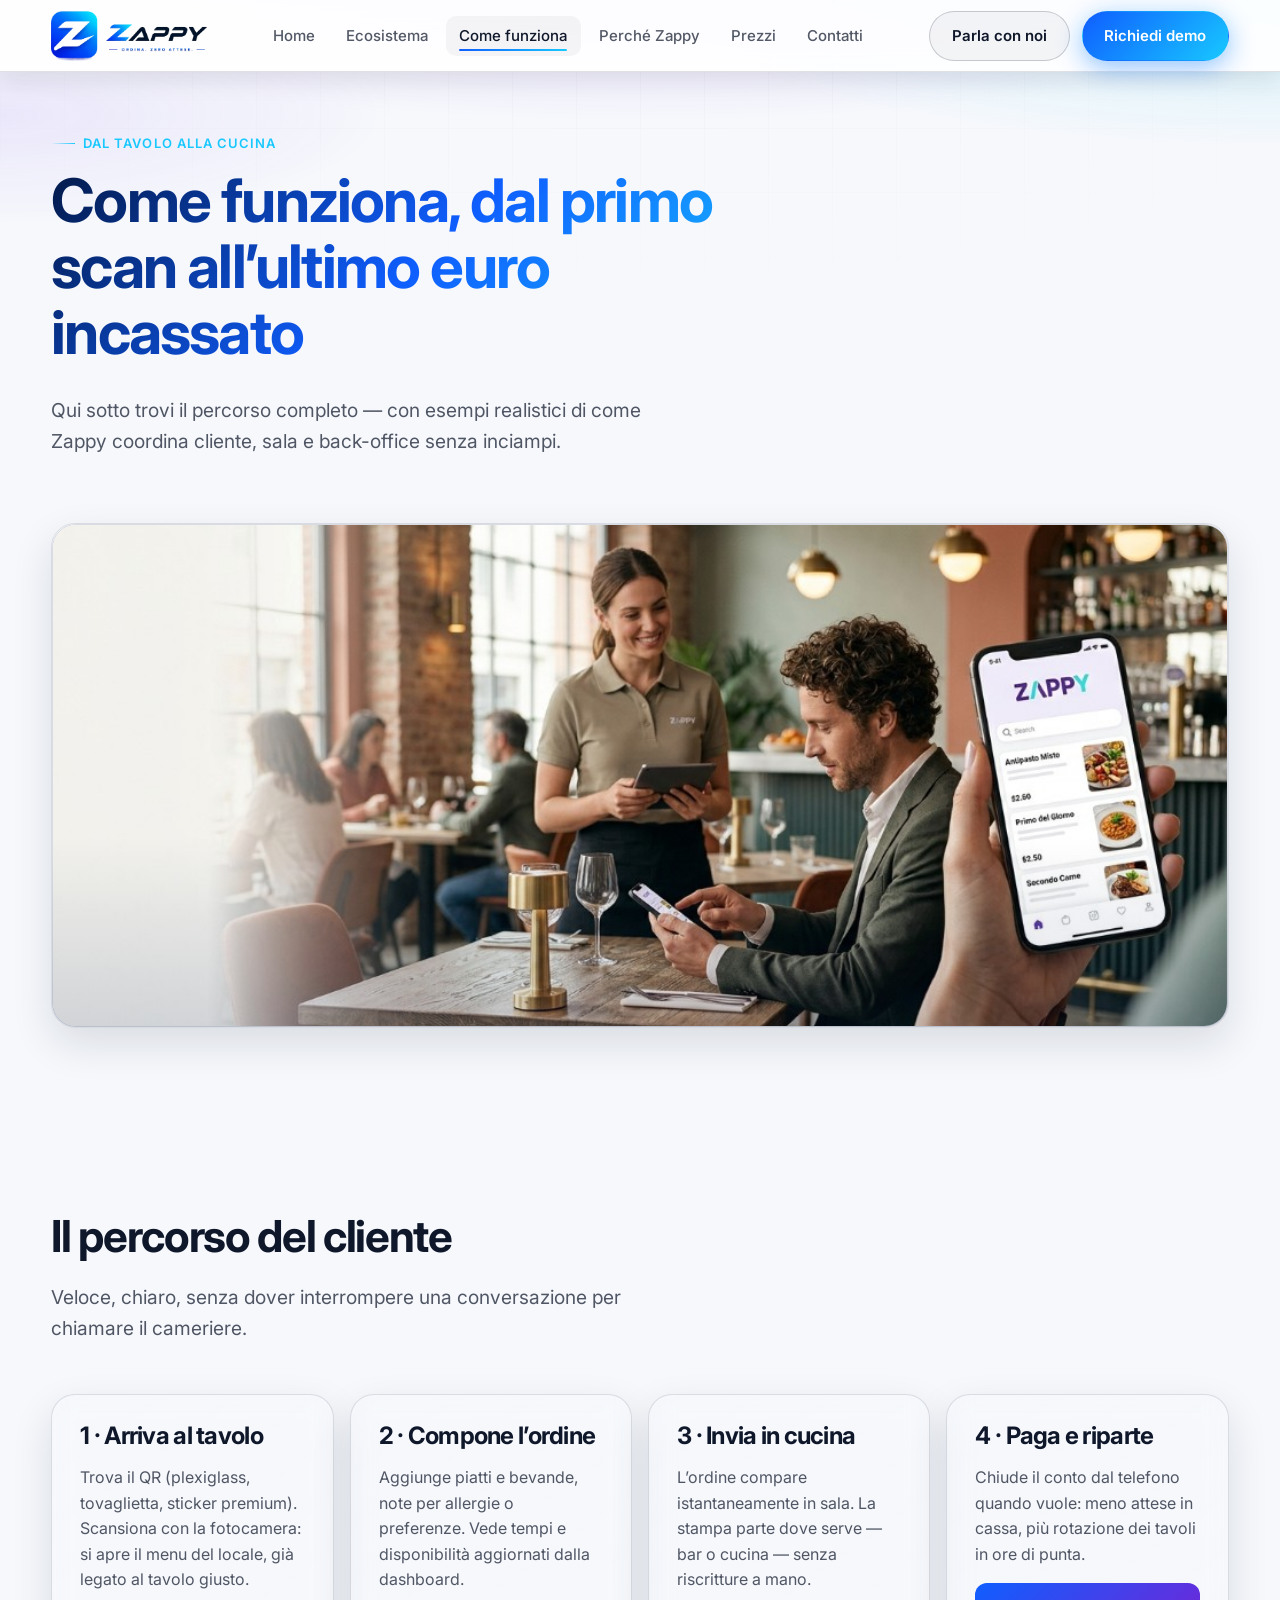
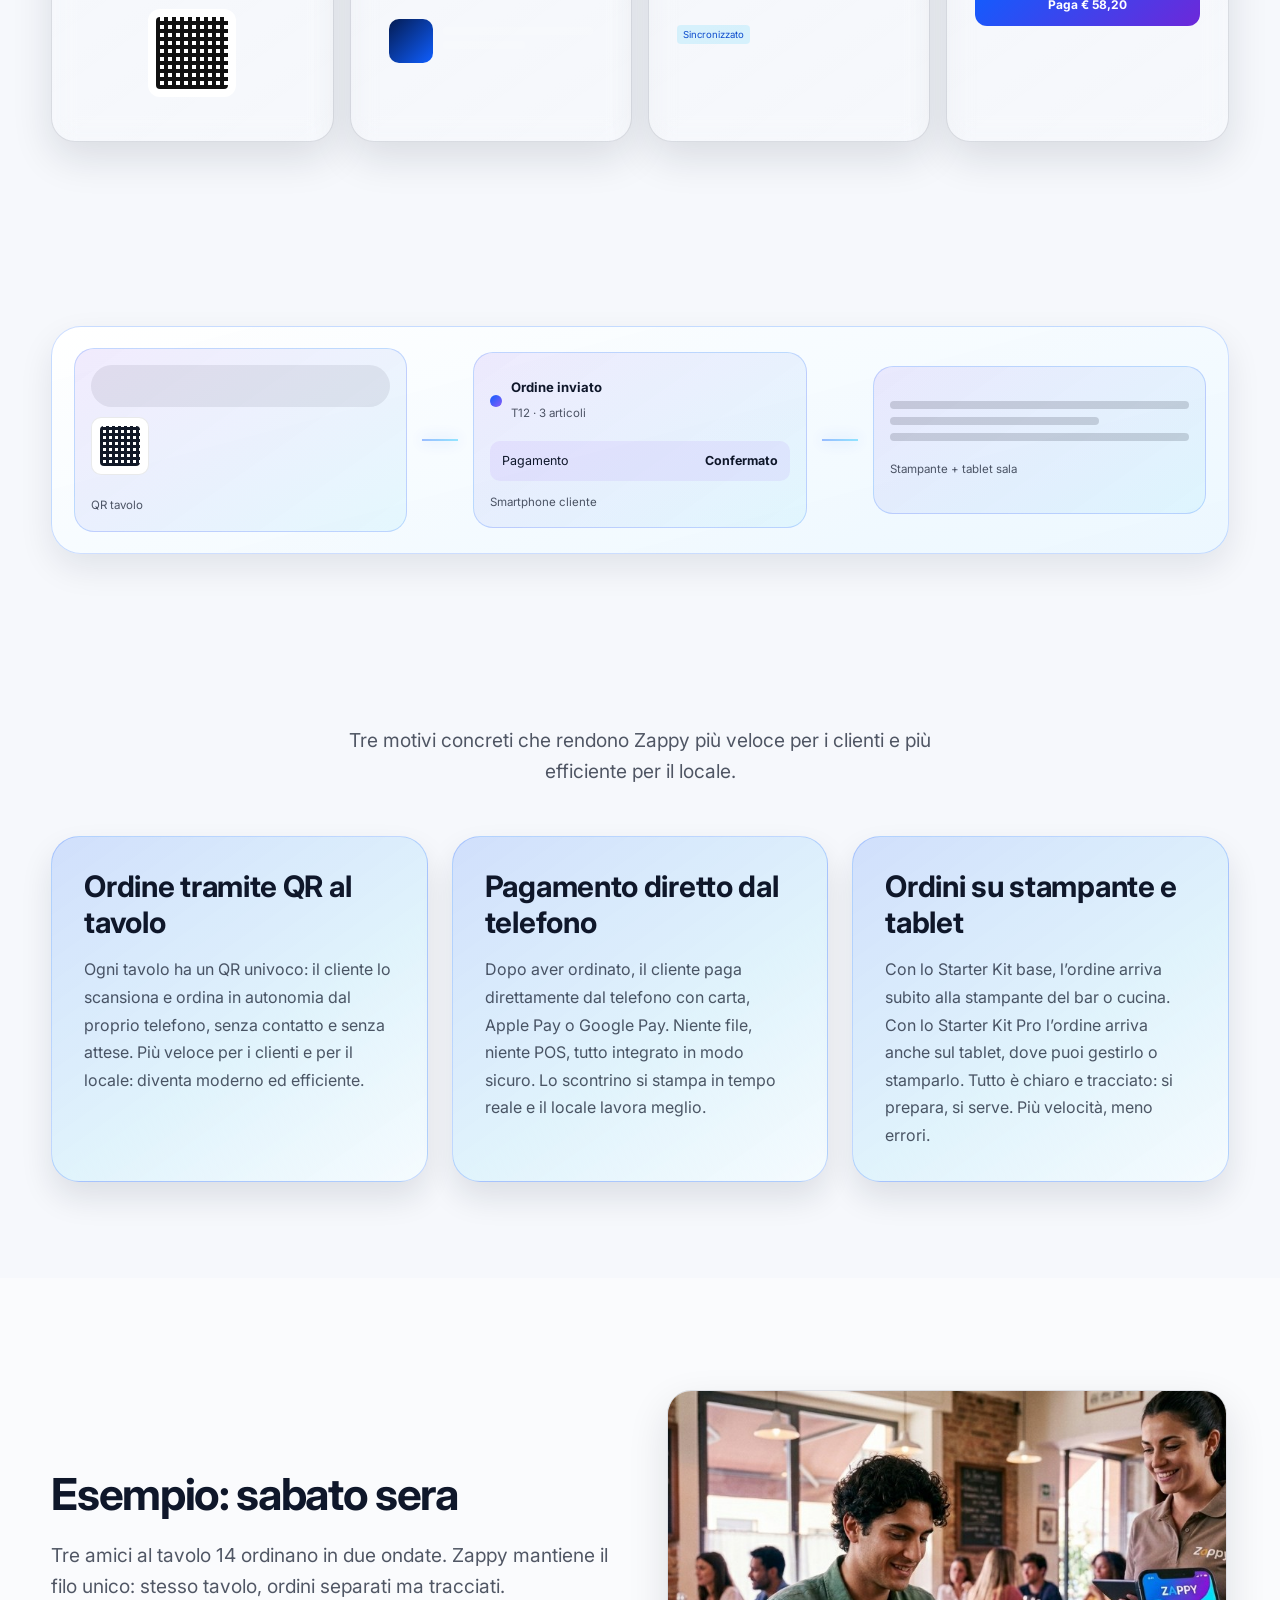
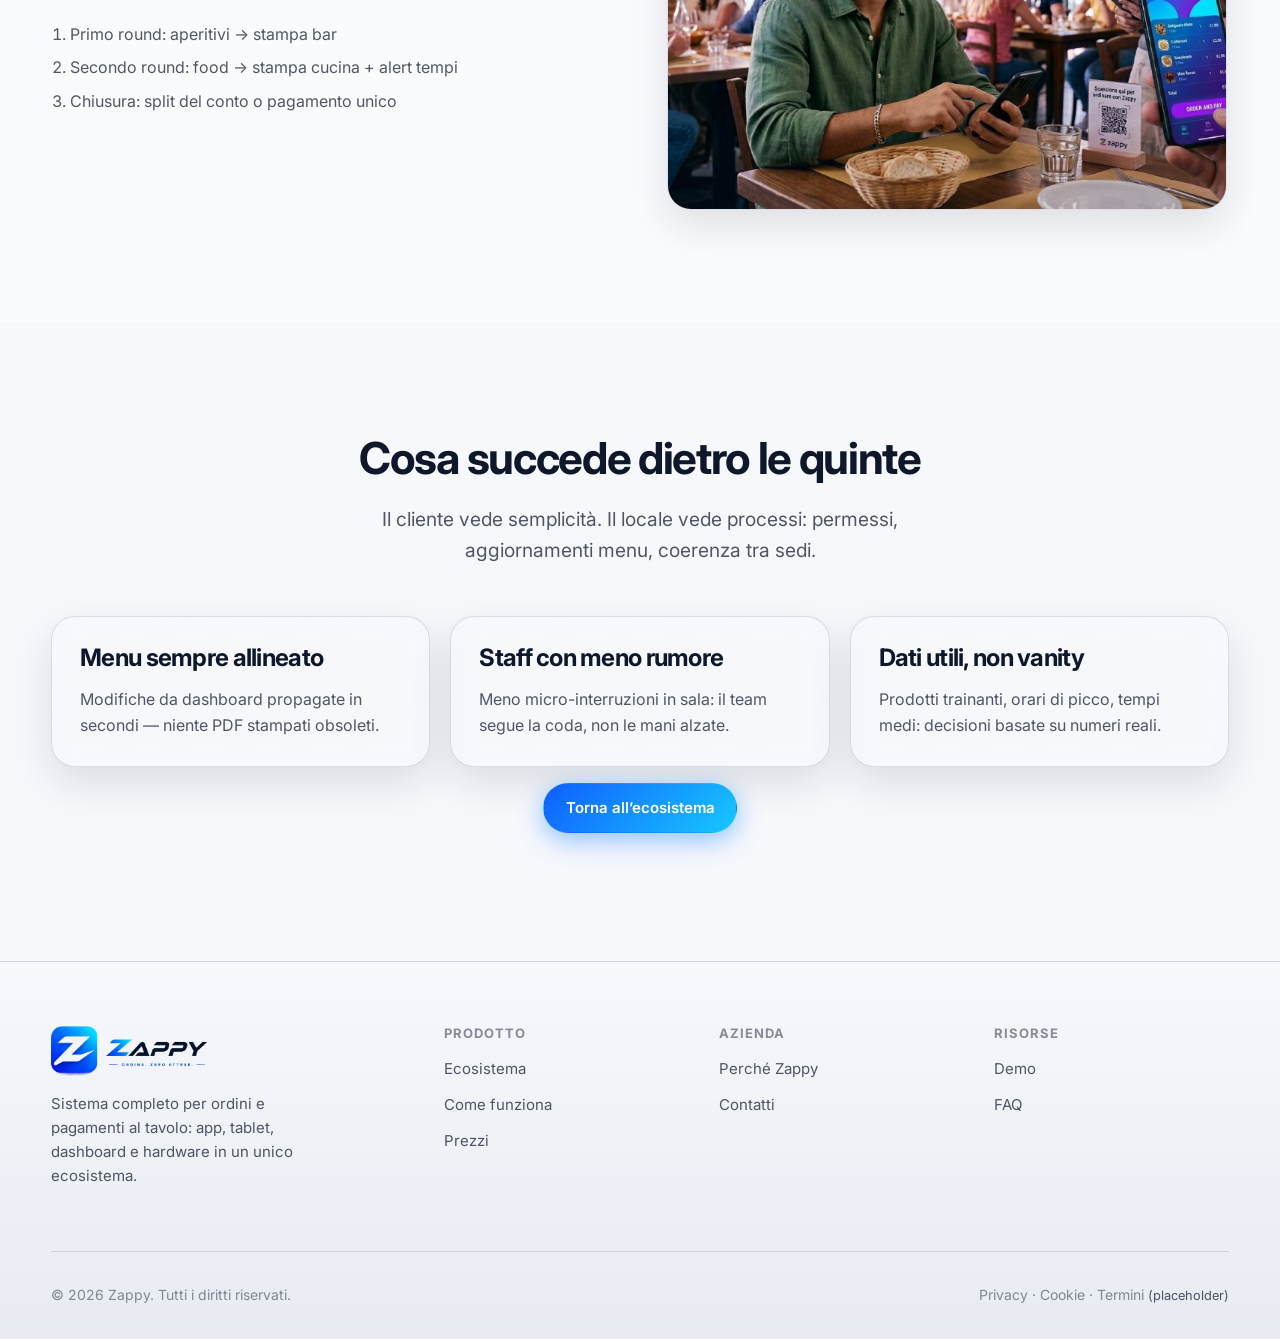
==== come-funziona.html @ 4d5f3240 "chore: aggiornamento sito Zappy con nuovo branding, pacchetti e contatti" ====
<!DOCTYPE html>
<html lang="it">
<head>
  <meta charset="UTF-8" />
  <meta name="viewport" content="width=device-width, initial-scale=1" />
  <meta name="description" content="Come funziona Zappy: dal QR al pagamento, flusso operativo per sala e cucina, con esempi concreti." />
  <title>Come funziona — Zappy</title>
  <link rel="preconnect" href="https://fonts.googleapis.com" />
  <link rel="preconnect" href="https://fonts.gstatic.com" crossorigin />
  <link href="https://fonts.googleapis.com/css2?family=Inter:wght@400;500;600;700;800&display=swap" rel="stylesheet" />
  <link rel="stylesheet" href="css/style.css" />
</head>
<body>
  <a class="skip-link" href="#contenuto">Vai al contenuto</a>

  <header class="site-header">
    <div class="header-inner">
      <a class="logo" href="index.html" aria-label="Zappy Home">
        <img src="images/logo-zappy-finale.png" alt="Zappy" width="512" height="353" />
      </a>
      <button class="nav-toggle" type="button" aria-label="Apri menu" aria-expanded="false">
        <span></span>
      </button>
      <nav class="nav" aria-label="Principale">
        <a href="index.html">Home</a>
        <a href="ecosistema.html">Ecosistema</a>
        <a href="come-funziona.html" aria-current="page">Come funziona</a>
        <a href="perche-zappy.html">Perché Zappy</a>
        <a href="prezzi.html">Prezzi</a>
        <a href="contatti.html">Contatti</a>
        <div class="header-cta header-cta--in-nav">
          <a class="btn btn--ghost" href="contatti.html">Parla con noi</a>
          <a class="btn btn--primary" href="contatti.html">Richiedi demo</a>
        </div>
      </nav>
      <div class="header-cta">
        <a class="btn btn--ghost" href="contatti.html">Parla con noi</a>
        <a class="btn btn--primary" href="contatti.html">Richiedi demo</a>
      </div>
    </div>
  </header>

  <main id="contenuto">
    <section class="page-hero">
      <div class="bg-glow" aria-hidden="true"></div>
      <div class="mesh" aria-hidden="true"></div>
      <div class="wrap reveal">
        <p class="eyebrow">Dal tavolo alla cucina</p>
        <h1 class="text-gradient">Come funziona, dal primo scan all’ultimo euro incassato</h1>
        <p class="lead">Qui sotto trovi il percorso completo — con esempi realistici di come Zappy coordina cliente, sala e back-office senza inciampi.</p>
      </div>
    </section>

    <section class="section section--tight" style="padding-top: 0">
      <div class="wrap reveal">
        <figure class="photo-figure page-hero-media">
          <img class="site-photo" src="images/hero-menu-cliente.png" alt="Flusso ordine e menu: cliente e staff con Zappy al tavolo" width="1200" height="800" loading="eager" decoding="async" />
        </figure>
      </div>
    </section>

    <section class="section">
      <div class="wrap">
        <div class="section-head reveal">
          <h2>Il percorso del cliente</h2>
          <p class="lead">Veloce, chiaro, senza dover interrompere una conversazione per chiamare il cameriere.</p>
        </div>
        <div class="scroll-row">
          <article class="glass-card card-padding reveal" style="flex:0 0 min(320px,88vw)">
            <h3 class="mb-1">1 · Arriva al tavolo</h3>
            <p class="muted">Trova il QR (plexiglass, tovaglietta, sticker premium). Scansiona con la fotocamera: si apre il menu del locale, già legato al tavolo giusto.</p>
            <div class="ui-qr" style="width:88px;height:88px;margin-top:1rem"><div class="qr-pattern"></div></div>
          </article>
          <article class="glass-card card-padding reveal delay-1" style="flex:0 0 min(320px,88vw)">
            <h3 class="mb-1">2 · Compone l’ordine</h3>
            <p class="muted">Aggiunge piatti e bevande, note per allergie o preferenze. Vede tempi e disponibilità aggiornati dalla dashboard.</p>
            <div class="ui-menu-item" style="margin-top:1rem">
              <div class="ui-thumb"></div>
              <div class="ui-lines"><div class="ui-line"></div><div class="ui-line short"></div></div>
            </div>
          </article>
          <article class="glass-card card-padding reveal delay-2" style="flex:0 0 min(320px,88vw)">
            <h3 class="mb-1">3 · Invia in cucina</h3>
            <p class="muted">L’ordine compare istantaneamente in sala. La stampa parte dove serve — bar o cucina — senza riscritture a mano.</p>
            <span class="ui-badge" style="margin-top:1rem;display:inline-block">Sincronizzato</span>
          </article>
          <article class="glass-card card-padding reveal delay-3" style="flex:0 0 min(320px,88vw)">
            <h3 class="mb-1">4 · Paga e riparte</h3>
            <p class="muted">Chiude il conto dal telefono quando vuole: meno attese in cassa, più rotazione dei tavoli in ore di punta.</p>
            <div class="ui-pay-btn" style="margin-top:1rem">Paga € 58,20</div>
          </article>
        </div>
      </div>
    </section>

    <section class="section section--tight">
      <div class="wrap reveal">
        <div class="z-visual z-visual--flow">
          <div class="z-flow-node z-flow-node--qr">
            <div class="z-table-top"></div>
            <div class="z-qr-mini" aria-hidden="true"></div>
            <small>QR tavolo</small>
          </div>
          <span class="z-connector" aria-hidden="true"></span>
          <div class="z-flow-node z-flow-node--phone">
            <div class="z-order-item">
              <span class="z-order-dot"></span>
              <div><strong>Ordine inviato</strong><small>T12 · 3 articoli</small></div>
            </div>
            <div class="z-order-total">
              <span>Pagamento</span>
              <strong>Confermato</strong>
            </div>
            <small>Smartphone cliente</small>
          </div>
          <span class="z-connector" aria-hidden="true"></span>
          <div class="z-flow-node z-flow-node--ops">
            <div class="z-ticket-line"></div>
            <div class="z-ticket-line short"></div>
            <div class="z-ticket-line"></div>
            <small>Stampante + tablet sala</small>
          </div>
        </div>
      </div>
    </section>

    <section class="section section--flow-highlights">
      <div class="wrap">
        <div class="section-head section-head--center reveal">
          <p class="lead">
            Tre motivi concreti che rendono Zappy più veloce per i clienti e più efficiente per il locale.
          </p>
        </div>

        <div class="flow-highlight-grid">
          <article class="flow-highlight-card reveal">
            <h3>Ordine tramite QR al tavolo</h3>
            <p>Ogni tavolo ha un QR univoco: il cliente lo scansiona e ordina in autonomia dal proprio telefono, senza contatto e senza attese. Più veloce per i clienti e per il locale: diventa moderno ed efficiente.</p>
          </article>

          <article class="flow-highlight-card reveal delay-1">
            <h3>Pagamento diretto dal telefono</h3>
            <p>Dopo aver ordinato, il cliente paga direttamente dal telefono con carta, Apple Pay o Google Pay. Niente file, niente POS, tutto integrato in modo sicuro. Lo scontrino si stampa in tempo reale e il locale lavora meglio.</p>
          </article>

          <article class="flow-highlight-card reveal delay-2">
            <h3>Ordini su stampante e tablet</h3>
            <p>Con lo Starter Kit base, l’ordine arriva subito alla stampante del bar o cucina. Con lo Starter Kit Pro l’ordine arriva anche sul tablet, dove puoi gestirlo o stamparlo. Tutto è chiaro e tracciato: si prepara, si serve. Più velocità, meno errori.</p>
          </article>
        </div>
      </div>
    </section>

    <section class="section section--tone-soft">
      <div class="wrap split reveal">
        <div>
          <h2>Esempio: sabato sera</h2>
          <p class="lead">Tre amici al tavolo 14 ordinano in due ondate. Zappy mantiene il filo unico: stesso tavolo, ordini separati ma tracciati.</p>
          <ol class="muted stack-sm" style="padding-left:1.2rem;margin-top:1.25rem">
            <li>Primo round: aperitivi → stampa bar</li>
            <li>Secondo round: food → stampa cucina + alert tempi</li>
            <li>Chiusura: split del conto o pagamento unico</li>
          </ol>
        </div>
        <div class="split-visual">
          <figure class="photo-figure split-photo">
            <img src="images/ordina-e-paga-tavolo.png" alt="Cliente che conferma ordine e paga con Zappy al tavolo, con staff e QR" width="900" height="675" loading="lazy" decoding="async" />
          </figure>
        </div>
      </div>
    </section>

    <section class="section">
      <div class="wrap">
        <div class="section-head text-center reveal">
          <h2>Cosa succede dietro le quinte</h2>
          <p class="lead mx-auto">Il cliente vede semplicità. Il locale vede processi: permessi, aggiornamenti menu, coerenza tra sedi.</p>
        </div>
        <div class="benefits-grid">
          <article class="glass-card card-padding reveal">
            <h3>Menu sempre allineato</h3>
            <p class="muted mb-0">Modifiche da dashboard propagate in secondi — niente PDF stampati obsoleti.</p>
          </article>
          <article class="glass-card card-padding reveal delay-1">
            <h3>Staff con meno rumore</h3>
            <p class="muted mb-0">Meno micro-interruzioni in sala: il team segue la coda, non le mani alzate.</p>
          </article>
          <article class="glass-card card-padding reveal delay-2">
            <h3>Dati utili, non vanity</h3>
            <p class="muted mb-0">Prodotti trainanti, orari di picco, tempi medi: decisioni basate su numeri reali.</p>
          </article>
        </div>
        <p class="text-center mt-2 reveal">
          <a class="btn btn--primary" href="ecosistema.html">Torna all’ecosistema</a>
        </p>
      </div>
    </section>
  </main>

  <footer class="site-footer">
    <div class="wrap footer-grid">
      <div class="footer-brand">
        <a class="logo" href="index.html" aria-label="Zappy Home">
          <img src="images/logo-zappy-finale.png" alt="Zappy" width="512" height="353" />
        </a>
        <p>Sistema completo per ordini e pagamenti al tavolo: app, tablet, dashboard e hardware in un unico ecosistema.</p>
      </div>
      <div class="footer-col">
        <h4>Prodotto</h4>
        <ul>
          <li><a href="ecosistema.html">Ecosistema</a></li>
          <li><a href="come-funziona.html">Come funziona</a></li>
          <li><a href="prezzi.html">Prezzi</a></li>
        </ul>
      </div>
      <div class="footer-col">
        <h4>Azienda</h4>
        <ul>
          <li><a href="perche-zappy.html">Perché Zappy</a></li>
          <li><a href="contatti.html">Contatti</a></li>
        </ul>
      </div>
      <div class="footer-col">
        <h4>Risorse</h4>
        <ul>
          <li><a href="contatti.html">Demo</a></li>
          <li><a href="index.html#faq">FAQ</a></li>
        </ul>
      </div>
    </div>
    <div class="wrap footer-bottom">
      <span>© <span id="year"></span> Zappy. Tutti i diritti riservati.</span>
      <span>Privacy · Cookie · Termini <span class="muted" style="font-size:0.8rem">(placeholder)</span></span>
    </div>
  </footer>

  <script src="js/main.js"></script>
  <script>
    document.getElementById("year").textContent = new Date().getFullYear();
  </script>
</body>
</html>
---- css/style.css ----
/* ============================================================
   Zappy — Design system
   ============================================================ */

:root {
  --bg-deep: #f6f8fc;
  --bg-elevated: #ffffff;
  --surface: rgba(15, 23, 42, 0.04);
  --surface-strong: rgba(15, 23, 42, 0.08);
  --border: rgba(15, 23, 42, 0.12);
  --border-strong: rgba(15, 23, 42, 0.2);
  --text: #0f172a;
  --text-muted: rgba(15, 23, 42, 0.72);
  --text-soft: rgba(15, 23, 42, 0.48);
  --accent-violet: #0f5eff;
  --accent-blue: #18c8ff;
  --accent-pink: #041c52;
  --accent-cyan: #18c8ff;
  --gradient-hero: radial-gradient(ellipse 120% 80% at 50% -20%, rgba(124, 58, 237, 0.22), transparent 55%),
    radial-gradient(ellipse 90% 55% at 100% 0%, rgba(34, 211, 238, 0.18), transparent 52%),
    radial-gradient(ellipse 65% 45% at 0% 22%, rgba(124, 58, 237, 0.1), transparent 48%);
  --gradient-card: linear-gradient(135deg, rgba(124, 58, 237, 0.14), rgba(34, 211, 238, 0.1));
  --glow-violet: 0 0 80px rgba(139, 92, 246, 0.25);
  --glow-soft: 0 16px 40px rgba(15, 23, 42, 0.12);
  --radius-sm: 10px;
  --radius-md: 16px;
  --radius-lg: 24px;
  --radius-xl: 32px;
  --font: "Inter", system-ui, -apple-system, sans-serif;
  --ease-out: cubic-bezier(0.22, 1, 0.36, 1);
  --header-h: 72px;
}

*,
*::before,
*::after {
  box-sizing: border-box;
}

html {
  scroll-behavior: smooth;
}

body {
  margin: 0;
  font-family: var(--font);
  font-size: 16px;
  line-height: 1.6;
  color: var(--text);
  background: var(--bg-deep);
  -webkit-font-smoothing: antialiased;
  text-rendering: optimizeLegibility;
  overflow-x: hidden;
}

img {
  max-width: 100%;
  height: auto;
  display: block;
}

a {
  color: inherit;
  text-decoration: none;
}

button {
  font-family: inherit;
  cursor: pointer;
}

:focus-visible {
  outline: 2px solid var(--accent-blue);
  outline-offset: 3px;
}

.skip-link {
  position: absolute;
  left: -9999px;
  top: 12px;
  z-index: 10000;
  padding: 0.75rem 1rem;
  background: var(--accent-violet);
  color: #fff;
  border-radius: var(--radius-sm);
}

.skip-link:focus {
  left: 12px;
}

/* ---------- Layout ---------- */

.wrap {
  width: min(1180px, 92vw);
  margin-inline: auto;
}

.section {
  padding: clamp(4rem, 10vw, 7rem) 0;
  position: relative;
}

.section--tone-soft {
  background: rgba(255, 255, 255, 0.45);
}

.section--tone-violet {
  background: linear-gradient(180deg, transparent, rgba(124, 58, 237, 0.06));
}

.section--tone-cyan {
  background: linear-gradient(180deg, transparent, rgba(34, 211, 238, 0.08));
}

.section--tight {
  padding: clamp(3rem, 6vw, 4.5rem) 0;
}

.bg-glow {
  pointer-events: none;
  position: absolute;
  inset: 0;
  background: var(--gradient-hero);
  opacity: 0.9;
}

.mesh {
  position: absolute;
  inset: 0;
  background-image: linear-gradient(rgba(15, 23, 42, 0.05) 1px, transparent 1px),
    linear-gradient(90deg, rgba(15, 23, 42, 0.05) 1px, transparent 1px);
  background-size: 64px 64px;
  mask-image: radial-gradient(ellipse 70% 60% at 50% 0%, black, transparent);
  opacity: 0.5;
}

/* ---------- Typography ---------- */

.eyebrow {
  display: inline-flex;
  align-items: center;
  gap: 0.5rem;
  font-size: 0.8125rem;
  font-weight: 600;
  letter-spacing: 0.08em;
  text-transform: uppercase;
  color: var(--accent-cyan);
}

.eyebrow::before {
  content: "";
  width: 24px;
  height: 1px;
  background: linear-gradient(90deg, transparent, var(--accent-cyan));
}

h1,
h2,
h3,
h4 {
  margin: 0 0 0.5em;
  font-weight: 700;
  letter-spacing: -0.03em;
  line-height: 1.1;
}

h1 {
  font-size: clamp(2.5rem, 5vw, 3.75rem);
}

h2 {
  font-size: clamp(2rem, 3.5vw, 2.75rem);
}

h3 {
  font-size: clamp(1.25rem, 2vw, 1.5rem);
}

.lead {
  font-size: clamp(1.05rem, 1.5vw, 1.2rem);
  color: var(--text-muted);
  max-width: 52ch;
}

.eyebrow--center {
  justify-content: center;
}

.muted {
  color: var(--text-muted);
}

.text-gradient {
  background: linear-gradient(135deg, #0f172a 0%, var(--accent-violet) 52%, var(--accent-blue) 100%);
  -webkit-background-clip: text;
  background-clip: text;
  color: transparent;
}

/* ---------- Zappy custom visuals ---------- */

.z-visual {
  position: relative;
  border-radius: 30px;
  border: 1px solid rgba(124, 58, 237, 0.12);
  background: linear-gradient(160deg, rgba(255, 255, 255, 0.92), rgba(243, 247, 255, 0.9));
  box-shadow: 0 14px 34px rgba(15, 23, 42, 0.09);
  overflow: hidden;
}

.z-glow {
  position: absolute;
  border-radius: 50%;
  filter: blur(24px);
  opacity: 0.45;
  pointer-events: none;
}

.z-glow--violet {
  width: 220px;
  height: 220px;
  top: -70px;
  right: -50px;
  background: rgba(124, 58, 237, 0.32);
}

.z-glow--cyan {
  width: 200px;
  height: 200px;
  bottom: -70px;
  left: -40px;
  background: rgba(34, 211, 238, 0.28);
}

.z-visual--hero {
  padding: 1.6rem;
  min-height: 470px;
  display: grid;
  place-items: center;
}

.z-device {
  width: 254px;
  border-radius: 34px;
  padding: 9px;
  background: linear-gradient(150deg, #f2efff, #eaf8ff);
  border: 1px solid rgba(124, 58, 237, 0.16);
  box-shadow: 0 20px 35px rgba(44, 36, 97, 0.18);
  position: relative;
  z-index: 2;
}

.z-device-notch {
  width: 96px;
  height: 18px;
  border-radius: 0 0 10px 10px;
  background: rgba(15, 23, 42, 0.16);
  margin: 0 auto 6px;
}

.z-device-screen {
  background: #ffffff;
  border-radius: 24px;
  overflow: hidden;
  border: 1px solid rgba(15, 23, 42, 0.08);
}

.z-device-head {
  padding: 11px 12px;
  display: flex;
  justify-content: space-between;
  align-items: center;
  border-bottom: 1px solid rgba(15, 23, 42, 0.08);
  background: linear-gradient(180deg, rgba(124, 58, 237, 0.1), transparent);
}

.z-device-title {
  font-size: 0.72rem;
  font-weight: 700;
  letter-spacing: 0.05em;
  text-transform: uppercase;
  color: var(--text-muted);
}

.z-status-dot {
  width: 8px;
  height: 8px;
  border-radius: 50%;
  background: linear-gradient(135deg, var(--accent-violet), var(--accent-blue));
}

.z-device-body {
  padding: 12px;
}

.z-qr-mini {
  width: 58px;
  height: 58px;
  border-radius: 10px;
  background: #fff;
  border: 1px solid rgba(15, 23, 42, 0.09);
  margin-bottom: 10px;
  position: relative;
}

.z-qr-mini::before {
  content: "";
  position: absolute;
  inset: 8px;
  border-radius: 4px;
  background-image: repeating-linear-gradient(0deg, #111827 0, #111827 3px, transparent 3px, transparent 6px),
    repeating-linear-gradient(90deg, #111827 0, #111827 3px, transparent 3px, transparent 6px);
}

.z-order-item {
  display: flex;
  align-items: center;
  gap: 0.55rem;
  padding: 0.5rem 0;
}

.z-order-item strong {
  display: block;
  font-size: 0.82rem;
  margin-bottom: 0.05rem;
}

.z-order-item small {
  color: var(--text-muted);
  font-size: 0.72rem;
}

.z-order-dot {
  width: 12px;
  height: 12px;
  border-radius: 999px;
  background: linear-gradient(135deg, var(--accent-violet), #8b5cf6);
}

.z-order-dot--alt {
  background: linear-gradient(135deg, var(--accent-blue), #38bdf8);
}

.z-order-total {
  margin-top: 0.5rem;
  display: flex;
  align-items: center;
  justify-content: space-between;
  padding: 0.65rem 0.7rem;
  border-radius: 10px;
  background: rgba(124, 58, 237, 0.08);
  font-size: 0.78rem;
}

.z-pay-btn {
  margin-top: 0.65rem;
  width: 100%;
  border: 0;
  border-radius: 999px;
  padding: 0.62rem 0.75rem;
  font-weight: 700;
  font-size: 0.78rem;
  color: #fff;
  background: linear-gradient(135deg, var(--accent-violet), var(--accent-blue));
}

.z-floating-badge {
  position: absolute;
  z-index: 3;
  padding: 0.45rem 0.75rem;
  border-radius: 999px;
  font-size: 0.7rem;
  font-weight: 700;
  color: #4c1d95;
  background: rgba(255, 255, 255, 0.92);
  border: 1px solid rgba(124, 58, 237, 0.18);
}

.z-floating-badge--top {
  top: 22px;
  right: 22px;
}

.z-floating-badge--bottom {
  bottom: 24px;
  left: 20px;
}

.z-visual--flow {
  padding: 1.35rem;
  display: grid;
  grid-template-columns: 1fr auto 1fr auto 1fr;
  align-items: center;
  gap: 0.95rem;
}

.z-flow-node {
  border-radius: 20px;
  padding: 1rem;
  min-height: 148px;
  background: linear-gradient(145deg, rgba(124, 58, 237, 0.1), rgba(34, 211, 238, 0.08));
  border: 1px solid rgba(124, 58, 237, 0.14);
  display: flex;
  flex-direction: column;
  justify-content: center;
}

.z-flow-node small {
  margin-top: 0.7rem;
  color: var(--text-muted);
  font-size: 0.72rem;
}

.z-table-top {
  height: 42px;
  border-radius: 999px;
  background: rgba(15, 23, 42, 0.08);
  margin-bottom: 0.6rem;
}

.z-connector {
  width: 36px;
  height: 2px;
  background: linear-gradient(90deg, rgba(124, 58, 237, 0.35), rgba(34, 211, 238, 0.45));
  box-shadow: 0 0 14px rgba(124, 58, 237, 0.28);
}

.z-ticket-line {
  height: 8px;
  border-radius: 999px;
  background: rgba(15, 23, 42, 0.16);
  margin-bottom: 0.5rem;
}

.z-ticket-line.short {
  width: 70%;
}

.z-visual--ecosystem {
  min-height: 320px;
  padding: 1.15rem;
  display: grid;
  grid-template-columns: repeat(12, 1fr);
  gap: 0.85rem;
}

.z-module {
  border-radius: 18px;
  border: 1px solid rgba(124, 58, 237, 0.14);
  background: linear-gradient(165deg, rgba(255, 255, 255, 0.88), rgba(239, 246, 255, 0.86));
  padding: 0.95rem;
  box-shadow: 0 10px 20px rgba(15, 23, 42, 0.07);
}

.z-module h3 {
  font-size: 0.9rem;
  margin: 0.55rem 0 0;
}

.z-module-icon {
  width: 30px;
  height: 30px;
  border-radius: 8px;
  display: grid;
  place-items: center;
  font-size: 0.72rem;
  font-weight: 700;
  color: #4c1d95;
  background: rgba(124, 58, 237, 0.12);
}

.z-module--menu {
  grid-column: 1 / 5;
  grid-row: 1;
}

.z-module--match {
  grid-column: 5 / 8;
  grid-row: 1;
}

.z-module--photo {
  grid-column: 8 / 13;
  grid-row: 1;
}

.z-module--room {
  grid-column: 2 / 7;
  grid-row: 2;
}

.z-module--lucky {
  grid-column: 7 / 12;
  grid-row: 2;
}

.z-visual--why {
  padding: 1.1rem;
  display: grid;
  grid-template-columns: 1.2fr 0.8fr;
  gap: 0.9rem;
}

.z-why-main {
  border-radius: 20px;
  background: linear-gradient(160deg, rgba(124, 58, 237, 0.1), rgba(34, 211, 238, 0.08));
  border: 1px solid rgba(124, 58, 237, 0.16);
  padding: 1rem;
}

.z-why-head {
  display: flex;
  justify-content: space-between;
  align-items: baseline;
  gap: 1rem;
  margin-bottom: 0.8rem;
}

.z-why-head span {
  font-size: 0.78rem;
  color: var(--text-muted);
}

.z-why-head strong {
  font-size: 0.9rem;
}

.z-why-row {
  display: flex;
  justify-content: space-between;
  align-items: center;
  padding: 0.62rem 0.2rem;
  border-top: 1px solid rgba(15, 23, 42, 0.08);
  font-size: 0.88rem;
}

.z-why-side {
  display: grid;
  align-content: center;
  gap: 0.65rem;
}

.z-mini-badge {
  display: inline-flex;
  align-items: center;
  justify-content: center;
  border-radius: 999px;
  padding: 0.5rem 0.75rem;
  font-size: 0.76rem;
  font-weight: 700;
  color: #4338ca;
  background: rgba(255, 255, 255, 0.86);
  border: 1px solid rgba(124, 58, 237, 0.14);
}

@media (max-width: 980px) {
  .z-visual--flow {
    grid-template-columns: 1fr;
    gap: 0.7rem;
  }

  .z-connector {
    width: 2px;
    height: 28px;
    margin-inline: auto;
    background: linear-gradient(180deg, rgba(124, 58, 237, 0.35), rgba(34, 211, 238, 0.45));
  }

  .z-visual--why {
    grid-template-columns: 1fr;
  }

  .z-visual--ecosystem {
    grid-template-columns: repeat(2, 1fr);
  }

  .z-module--menu,
  .z-module--match,
  .z-module--photo,
  .z-module--room,
  .z-module--lucky {
    grid-column: auto;
    grid-row: auto;
  }
}

@media (max-width: 640px) {
  .z-visual {
    border-radius: 22px;
  }

  .z-visual--hero {
    min-height: 410px;
    padding: 0.9rem;
  }

  .z-device {
    width: min(242px, 100%);
  }

  .z-visual--ecosystem {
    grid-template-columns: 1fr;
  }

  .z-floating-badge {
    font-size: 0.64rem;
    padding: 0.38rem 0.6rem;
  }

  .z-floating-badge--top {
    top: 10px;
    right: 10px;
  }

  .z-floating-badge--bottom {
    left: 10px;
    bottom: 10px;
  }
}

/* ---------- Header ---------- */

.site-header {
  position: fixed;
  top: 0;
  left: 0;
  right: 0;
  z-index: 9999;
  height: var(--header-h);
  display: flex;
  align-items: center;
  isolation: isolate;
  transition: background 0.35s var(--ease-out), box-shadow 0.35s var(--ease-out),
    border-color 0.35s var(--ease-out);
  border-bottom: 1px solid var(--border);
  background: rgba(255, 255, 255, 0.9);
  backdrop-filter: blur(14px);
  -webkit-backdrop-filter: blur(14px);
  box-shadow: 0 8px 24px rgba(15, 23, 42, 0.1);
}

.site-header.is-scrolled {
  background: rgba(255, 255, 255, 0.94);
  box-shadow: 0 10px 28px rgba(15, 23, 42, 0.14);
}

.header-inner {
  display: flex;
  align-items: center;
  justify-content: space-between;
  gap: 1.5rem;
  width: min(1180px, 92vw);
  margin-inline: auto;
}

.logo {
  display: flex;
  align-items: center;
  gap: 0.65rem;
  font-weight: 800;
  font-size: 1.25rem;
  letter-spacing: -0.04em;
}

.logo img {
  display: block;
  width: auto;
  height: 50px;
}

.logo-mark {
  width: 36px;
  height: 36px;
  border-radius: 10px;
  background: linear-gradient(135deg, var(--accent-violet), var(--accent-pink));
  box-shadow: 0 0 24px rgba(139, 92, 246, 0.45);
  position: relative;
  overflow: hidden;
}

.logo-mark::after {
  content: "";
  position: absolute;
  inset: -40%;
  background: linear-gradient(45deg, transparent, rgba(255, 255, 255, 0.25), transparent);
  animation: shimmer 4s ease-in-out infinite;
}

@keyframes shimmer {
  0%,
  100% {
    transform: translateX(-100%) rotate(25deg);
  }
  50% {
    transform: translateX(100%) rotate(25deg);
  }
}

.nav {
  display: flex;
  align-items: center;
  gap: 0.25rem;
}

.nav a {
  padding: 0.5rem 0.85rem;
  font-size: 0.9375rem;
  font-weight: 500;
  color: var(--text-muted);
  border-radius: var(--radius-sm);
  transition: color 0.2s, background 0.2s;
}

.nav a:hover,
.nav a[aria-current="page"] {
  color: var(--text);
  background: var(--surface);
}

.header-cta {
  display: flex;
  align-items: center;
  gap: 0.75rem;
}

.nav-toggle {
  display: none;
  width: 44px;
  height: 44px;
  border: 1px solid var(--border);
  border-radius: var(--radius-sm);
  background: var(--surface);
  color: var(--text);
  align-items: center;
  justify-content: center;
}

.nav-toggle span {
  display: block;
  width: 20px;
  height: 2px;
  background: currentColor;
  position: relative;
}

.nav-toggle span::before,
.nav-toggle span::after {
  content: "";
  position: absolute;
  left: 0;
  width: 20px;
  height: 2px;
  background: currentColor;
}

.nav-toggle span::before {
  top: -6px;
}

.nav-toggle span::after {
  top: 6px;
}

.header-cta--in-nav {
  display: none;
}

@media (max-width: 960px) {
  .logo img {
    height: 40px;
  }

  .header-cta--in-nav {
    display: flex;
    flex-direction: column;
    width: 100%;
    margin-top: 1rem;
    padding-top: 1rem;
    border-top: 1px solid var(--border);
    gap: 0.5rem;
  }

  .header-cta--in-nav .btn {
    width: 100%;
    justify-content: center;
  }

  .nav-toggle {
    display: flex;
  }

  .nav {
    position: fixed;
    top: var(--header-h);
    left: 0;
    right: 0;
    bottom: 0;
    flex-direction: column;
    align-items: stretch;
    padding: 1rem 1.25rem 2rem;
    background: rgba(255, 255, 255, 0.98);
    backdrop-filter: blur(12px);
    border-top: 1px solid var(--border);
    transform: translateY(-8px);
    opacity: 0;
    visibility: hidden;
    transition: opacity 0.25s, visibility 0.25s, transform 0.25s;
  }

  .nav.is-open {
    opacity: 1;
    visibility: visible;
    transform: translateY(0);
  }

  .nav a {
    padding: 0.85rem 1rem;
    font-size: 1.05rem;
  }

  .header-cta {
    display: none;
  }
}

/* ---------- Buttons ---------- */

.btn {
  display: inline-flex;
  align-items: center;
  justify-content: center;
  gap: 0.5rem;
  padding: 0.75rem 1.35rem;
  font-size: 0.9375rem;
  font-weight: 600;
  border-radius: 999px;
  border: 1px solid transparent;
  transition: transform 0.2s var(--ease-out), box-shadow 0.2s, background 0.2s, border-color 0.2s;
}

.btn:active {
  transform: scale(0.97);
}

.btn--primary {
  background: linear-gradient(135deg, var(--accent-violet), var(--accent-blue));
  color: #fff;
  box-shadow: 0 8px 28px rgba(124, 58, 237, 0.28), 0 4px 20px rgba(34, 211, 238, 0.22);
}

.btn--primary:hover {
  box-shadow: 0 12px 36px rgba(124, 58, 237, 0.34), 0 6px 26px rgba(34, 211, 238, 0.26);
  transform: translateY(-1px);
}

.btn--ghost {
  background: var(--surface);
  border-color: var(--border-strong);
  color: var(--text);
}

.btn--ghost:hover {
  background: var(--surface-strong);
  transform: translateY(-1px);
}

.btn--large {
  padding: 0.95rem 1.75rem;
  font-size: 1rem;
}

.btn-icon svg {
  width: 18px;
  height: 18px;
}

/* ---------- Hero ---------- */

.hero {
  padding-top: calc(var(--header-h) + clamp(3rem, 8vw, 5rem));
  padding-bottom: clamp(4rem, 8vw, 6rem);
  position: relative;
  overflow: hidden;
}

.hero-grid {
  display: grid;
  grid-template-columns: 1fr 1fr;
  gap: clamp(2rem, 5vw, 4rem);
  align-items: center;
}

@media (max-width: 960px) {
  .hero-grid {
    grid-template-columns: 1fr;
    text-align: center;
  }

  .hero .lead {
    margin-inline: auto;
  }

  .hero-cta {
    justify-content: center;
  }
}

.hero-cta {
  display: flex;
  flex-wrap: wrap;
  gap: 1rem;
  margin-top: 2rem;
}

.hero-visual {
  position: relative;
  min-height: 420px;
  display: flex;
  align-items: center;
  justify-content: center;
}

.hero-glow {
  position: absolute;
  width: 420px;
  height: 420px;
  border-radius: 50%;
  background: radial-gradient(circle, rgba(124, 58, 237, 0.32) 0%, rgba(34, 211, 238, 0.2) 45%, transparent 70%);
  filter: blur(20px);
  animation: pulse-glow 6s ease-in-out infinite;
}

@keyframes pulse-glow {
  0%,
  100% {
    opacity: 0.85;
    transform: scale(1);
  }
  50% {
    opacity: 1;
    transform: scale(1.05);
  }
}

/* ---------- Strip ---------- */

.strip {
  border-block: 1px solid var(--border);
  background: rgba(255, 255, 255, 0.02);
  backdrop-filter: blur(8px);
}

.strip-inner {
  display: grid;
  grid-template-columns: repeat(4, 1fr);
  gap: 1.5rem;
  padding: 1.75rem 0;
}

@media (max-width: 900px) {
  .strip-inner {
    grid-template-columns: repeat(2, 1fr);
  }
}

@media (max-width: 480px) {
  .strip-inner {
    grid-template-columns: 1fr;
  }
}

.strip-item {
  display: flex;
  align-items: flex-start;
  gap: 0.85rem;
}

.strip-icon {
  flex-shrink: 0;
  width: 40px;
  height: 40px;
  border-radius: 12px;
  background: var(--gradient-card);
  border: 1px solid var(--border);
  display: grid;
  place-items: center;
  color: var(--accent-cyan);
}

.strip-item strong {
  display: block;
  font-size: 1rem;
  margin-bottom: 0.15rem;
}

.strip-item span {
  font-size: 0.875rem;
  color: var(--text-muted);
}

/* ---------- Apps showcase ---------- */

.section--apps {
  padding-top: clamp(4.75rem, 9vw, 6.8rem);
  padding-bottom: clamp(4rem, 8vw, 5.4rem);
}

.apps-grid {
  margin-top: 2rem;
  display: grid;
  grid-template-columns: repeat(5, minmax(0, 1fr));
  gap: 1rem;
}

.app-card {
  min-height: 280px;
  height: 100%;
  display: flex;
  flex-direction: column;
  gap: 0.9rem;
  padding: 1.35rem;
  border-radius: 24px;
  background: linear-gradient(150deg, rgba(124, 58, 237, 0.2), rgba(34, 211, 238, 0.14));
  border: 1px solid rgba(124, 58, 237, 0.2);
  box-shadow: 0 16px 34px rgba(124, 58, 237, 0.1);
}

.app-card--match {
  background: linear-gradient(150deg, rgba(236, 72, 153, 0.14), rgba(255, 255, 255, 0.94));
  border-color: rgba(236, 72, 153, 0.24);
}

.app-card--land {
  background: linear-gradient(150deg, rgba(245, 208, 21, 0.2), rgba(255, 255, 255, 0.94));
  border-color: rgba(234, 179, 8, 0.26);
}

.app-card--photo {
  background: linear-gradient(150deg, rgba(34, 197, 94, 0.16), rgba(255, 255, 255, 0.94));
  border-color: rgba(34, 197, 94, 0.24);
}

.app-card--room {
  background: linear-gradient(150deg, rgba(249, 115, 22, 0.16), rgba(255, 255, 255, 0.94));
  border-color: rgba(249, 115, 22, 0.26);
}

.app-card--lucky {
  background: linear-gradient(150deg, rgba(168, 85, 247, 0.14), rgba(255, 255, 255, 0.94));
  border-color: rgba(59, 130, 246, 0.26);
}

.app-card__logo {
  width: 42px;
  height: 42px;
  border-radius: 12px;
  display: grid;
  place-items: center;
  font-size: 0.78rem;
  font-weight: 800;
  letter-spacing: 0.04em;
  background: rgba(255, 255, 255, 0.75);
  border: 1px solid rgba(255, 255, 255, 0.9);
  color: #4c1d95;
}

.app-card__title {
  font-size: 1.05rem;
  margin-bottom: 0.25rem;
}

.app-card__wordmark {
  display: block;
  width: 100%;
  max-width: 240px;
  height: 56px;
  object-fit: contain;
  object-position: left center;
  margin-bottom: 0.15rem;
}

@media (max-width: 700px) {
  .app-card__wordmark {
    height: 50px;
  }
}

.app-card__title--match {
  color: #be185d;
}

.app-card__title--land {
  color: #0284c7;
}

.app-card__title--photo {
  color: #15803d;
}

.app-card__title--room {
  color: #c2410c;
}

.app-card__title--lucky {
  color: #0f766e;
}

.app-card__logo--match {
  color: #be185d;
}

.app-card__logo--land {
  color: #0284c7;
}

.app-card__logo--photo {
  color: #15803d;
}

.app-card__logo--room {
  color: #c2410c;
}

.app-card__logo--lucky {
  color: #0f766e;
}

@media (max-width: 1180px) {
  .apps-grid {
    grid-template-columns: repeat(3, minmax(0, 1fr));
  }
}

@media (max-width: 820px) {
  .apps-grid {
    grid-template-columns: repeat(2, minmax(0, 1fr));
  }
}

@media (max-width: 560px) {
  .apps-grid {
    grid-template-columns: 1fr;
  }
}

/* ---------- Apps editorial copy ---------- */

.section--apps-copy {
  padding-top: clamp(1.75rem, 5vw, 3rem);
  padding-bottom: clamp(4rem, 8vw, 6rem);
}

.apps-copy {
  max-width: 900px;
  margin-inline: auto;
  display: grid;
  gap: clamp(2.8rem, 7vw, 5rem);
  text-align: center;
}

.apps-copy__block {
  padding: 0;
  border: 0;
  background: transparent;
  box-shadow: none;
}

.apps-copy__title {
  margin-bottom: 1rem;
  font-size: clamp(2rem, 3.5vw, 2.8rem);
  line-height: 1.12;
  letter-spacing: -0.03em;
  background: linear-gradient(135deg, var(--accent-violet), var(--accent-blue));
  -webkit-background-clip: text;
  background-clip: text;
  color: transparent;
}

.apps-copy__text {
  max-width: 70ch;
  margin: 0.75rem auto 0;
}

.apps-copy .lead {
  max-width: 66ch;
}

@media (max-width: 700px) {
  .section--apps-copy {
    padding-top: 2.25rem;
    padding-bottom: 3rem;
  }

  .apps-copy {
    gap: 2.4rem;
  }

  .apps-copy__title {
    font-size: clamp(1.65rem, 7vw, 2.2rem);
  }
}

/* ---------- Editorial sections ---------- */

.editorial-section {
  padding: clamp(3.5rem, 8vw, 6rem) 0;
}

.editorial-left {
  max-width: 720px;
}

.editorial-tag {
  display: inline-block;
  padding: 6px 14px;
  border-radius: 999px;
  background: rgba(124, 58, 237, 0.1);
  color: var(--accent-violet);
  font-size: 0.8rem;
  font-weight: 700;
  margin-bottom: 20px;
}

.editorial-left h2 {
  font-size: clamp(2rem, 4.2vw, 2.4rem);
  line-height: 1.2;
  margin-bottom: 20px;
  font-weight: 700;
}

.editorial-left p {
  font-size: clamp(1.02rem, 1.8vw, 1.1rem);
  color: var(--text-muted);
  line-height: 1.7;
  margin-bottom: 16px;
}

.editorial-left p:last-child {
  margin-bottom: 0;
}

/* ---------- Audience pills ---------- */

.audience-list {
  display: flex;
  flex-wrap: wrap;
  gap: 14px;
  max-width: 680px;
}

.audience-pill {
  display: inline-flex;
  align-items: center;
  gap: 10px;
  padding: 11px 18px;
  border-radius: 999px;
  font-size: 0.9rem;
  font-weight: 600;
  line-height: 1.25;
  border: 1px solid transparent;
  transition: transform 0.25s var(--ease-out), box-shadow 0.25s var(--ease-out), background-color 0.25s var(--ease-out), color 0.25s var(--ease-out);
}

.audience-pill:hover {
  transform: translateY(-2px);
  box-shadow: 0 12px 24px rgba(80, 60, 180, 0.1);
}

.audience-pill--violet {
  background: rgba(124, 92, 255, 0.12);
  color: #5b42d3;
}

.audience-pill--blue {
  background: rgba(91, 190, 255, 0.12);
  color: #1f6dae;
}

.audience-pill--pink {
  background: rgba(220, 120, 255, 0.12);
  color: #9a43c7;
}

.audience-pill--lavender {
  background: rgba(160, 140, 255, 0.13);
  color: #644fd1;
}

.audience-pill--soft {
  background: rgba(130, 110, 255, 0.09);
  color: #4f55a8;
}

/* ---------- Focus closing section ---------- */

.section--focus {
  padding: clamp(4.5rem, 10vw, 7rem) 0;
}

.section-head--center {
  text-align: center;
  max-width: 900px;
  margin: 0 auto 3rem;
}

.section-head--center .lead {
  margin-inline: auto;
}

.focus-grid {
  display: grid;
  grid-template-columns: repeat(4, minmax(0, 1fr));
  gap: 22px;
}

.focus-card {
  border-radius: 24px;
  padding: 24px;
  background: linear-gradient(180deg, rgba(255, 255, 255, 0.92), rgba(246, 244, 255, 0.96));
  border: 1px solid rgba(124, 92, 255, 0.09);
  box-shadow: 0 14px 32px rgba(45, 29, 114, 0.08);
  transition: transform 0.3s var(--ease-out), box-shadow 0.3s var(--ease-out);
}

.focus-card:hover {
  transform: translateY(-4px);
  box-shadow: 0 20px 42px rgba(45, 29, 114, 0.1);
}

.focus-card:nth-child(2n) .focus-accent {
  background: linear-gradient(135deg, rgba(34, 211, 238, 0.24), rgba(124, 92, 255, 0.2));
}

.focus-card h3 {
  margin-bottom: 0.7rem;
  font-size: 1.12rem;
}

.focus-card p {
  margin: 0;
  color: #61657c;
  line-height: 1.7;
  font-size: 0.95rem;
}

.focus-accent {
  width: 42px;
  height: 42px;
  border-radius: 50%;
  margin-bottom: 16px;
  background: linear-gradient(135deg, rgba(124, 92, 255, 0.24), rgba(91, 190, 255, 0.2));
}

/* ---------- Flow highlights ---------- */

.section--flow-highlights {
  padding: 5rem 0 6rem;
}

.flow-highlight-grid {
  display: grid;
  grid-template-columns: repeat(3, minmax(0, 1fr));
  gap: 24px;
  margin-top: 2rem;
}

.flow-highlight-card {
  padding: 2rem;
  border-radius: 28px;
  background: linear-gradient(145deg, rgba(124, 58, 237, 0.12), rgba(34, 211, 238, 0.08) 55%, rgba(255, 255, 255, 0.9) 120%);
  border: 1px solid rgba(124, 58, 237, 0.12);
  color: var(--text);
  box-shadow: 0 16px 32px rgba(15, 23, 42, 0.11);
}

.flow-highlight-card h3 {
  font-size: clamp(1.45rem, 2.4vw, 1.85rem);
  line-height: 1.2;
  margin-bottom: 1rem;
  color: var(--text);
}

.flow-highlight-card p {
  font-size: 1rem;
  line-height: 1.72;
  color: var(--text-muted);
  margin: 0;
}

.flow-highlight-card h3,
.focus-card h3,
.app-card__title {
  letter-spacing: -0.01em;
}

.cta-band {
  border-radius: calc(var(--radius-xl) + 2px);
  border: 1px solid rgba(124, 58, 237, 0.22);
  background: linear-gradient(135deg, rgba(124, 58, 237, 0.18), rgba(34, 211, 238, 0.08));
  box-shadow: 0 22px 52px rgba(36, 32, 77, 0.14);
}

@media (max-width: 1080px) {
  .focus-grid {
    grid-template-columns: repeat(2, minmax(0, 1fr));
  }

  .flow-highlight-grid {
    grid-template-columns: repeat(2, minmax(0, 1fr));
  }
}

@media (max-width: 700px) {
  .focus-grid {
    grid-template-columns: 1fr;
  }

  .flow-highlight-grid {
    grid-template-columns: 1fr;
  }

  .flow-highlight-card h3 {
    font-size: 1.45rem;
  }

  .flow-highlight-card {
    padding: 1.5rem;
    border-radius: 22px;
  }
}

/* ---------- Cards & glass ---------- */

.glass-card {
  background: linear-gradient(145deg, rgba(255, 255, 255, 0.06), rgba(255, 255, 255, 0.02));
  border: 1px solid var(--border);
  border-radius: var(--radius-lg);
  box-shadow: var(--glow-soft);
  backdrop-filter: blur(12px);
  transition: transform 0.35s var(--ease-out), box-shadow 0.35s, border-color 0.35s;
}

.glass-card:hover {
  transform: translateY(-4px);
  border-color: var(--border-strong);
  box-shadow: var(--glow-soft), 0 0 0 1px rgba(139, 92, 246, 0.15);
}

.card-padding {
  padding: 1.75rem;
}

/* ---------- Steps ---------- */

.steps {
  display: grid;
  grid-template-columns: repeat(3, 1fr);
  gap: 1.5rem;
}

@media (max-width: 800px) {
  .steps {
    grid-template-columns: 1fr;
  }
}

.step-card {
  position: relative;
  overflow: hidden;
}

.step-num {
  font-size: 3rem;
  font-weight: 800;
  line-height: 1;
  background: linear-gradient(180deg, rgba(255, 255, 255, 0.12), transparent);
  -webkit-background-clip: text;
  background-clip: text;
  color: transparent;
  position: absolute;
  top: 1rem;
  right: 1.25rem;
}

/* ---------- Ecosystem grid ---------- */

.eco-grid {
  display: grid;
  grid-template-columns: repeat(2, 1fr);
  gap: 1.5rem;
  margin-top: clamp(0.9rem, 2vw, 1.7rem);
}

@media (max-width: 900px) {
  .eco-grid {
    grid-template-columns: 1fr;
    margin-top: 1.25rem;
  }
}

.eco-block {
  display: grid;
  grid-template-columns: 1fr 1fr;
  gap: 1.5rem;
  align-items: center;
  min-height: 280px;
}

@media (max-width: 700px) {
  .eco-block {
    grid-template-columns: 1fr;
    text-align: center;
  }

  .eco-block .device-wrap {
    justify-self: center;
  }
}

.eco-block:nth-child(even) .eco-text {
  order: 2;
}

.eco-block:nth-child(even) .device-wrap {
  order: 1;
}

@media (max-width: 700px) {
  .eco-block:nth-child(even) .eco-text {
    order: 0;
  }

  .eco-block:nth-child(even) .device-wrap {
    order: 0;
  }
}

.tag-row {
  display: flex;
  flex-wrap: wrap;
  gap: 0.5rem;
  margin-top: 1rem;
}

.tag {
  font-size: 0.75rem;
  font-weight: 600;
  padding: 0.35rem 0.65rem;
  border-radius: 999px;
  background: rgba(56, 189, 248, 0.12);
  color: var(--accent-blue);
  border: 1px solid rgba(56, 189, 248, 0.25);
}

/* ---------- Devices (CSS mockups) ---------- */

.device-wrap {
  position: relative;
  filter: drop-shadow(0 24px 48px rgba(0, 0, 0, 0.5));
}

.device {
  border-radius: 36px;
  padding: 10px;
  background: linear-gradient(145deg, #2a2438, #1a1525);
  border: 1px solid rgba(255, 255, 255, 0.12);
  box-shadow: inset 0 1px 0 rgba(255, 255, 255, 0.08);
}

.device--phone {
  width: 220px;
}

.device--tablet {
  width: 320px;
  border-radius: 24px;
}

.device-notch {
  height: 22px;
  display: flex;
  justify-content: center;
  align-items: flex-end;
  padding-bottom: 6px;
}

.device-notch span {
  width: 90px;
  height: 22px;
  background: #0c0a12;
  border-radius: 0 0 14px 14px;
}

.device-screen {
  border-radius: 28px;
  overflow: hidden;
  background: #0e0b14;
  border: 1px solid rgba(255, 255, 255, 0.06);
  min-height: 420px;
}

.device--tablet .device-screen {
  border-radius: 18px;
  min-height: 260px;
}

.ui-header {
  display: flex;
  align-items: center;
  justify-content: space-between;
  padding: 12px 14px;
  background: linear-gradient(180deg, rgba(139, 92, 246, 0.15), transparent);
  border-bottom: 1px solid rgba(255, 255, 255, 0.06);
}

.ui-dots {
  display: flex;
  gap: 4px;
}

.ui-dots span {
  width: 6px;
  height: 6px;
  border-radius: 50%;
  background: rgba(255, 255, 255, 0.25);
}

.ui-title {
  font-size: 0.7rem;
  font-weight: 700;
  letter-spacing: 0.06em;
  text-transform: uppercase;
  color: var(--text-muted);
}

.ui-body {
  padding: 12px;
}

.ui-qr {
  margin: 8px auto 16px;
  width: 120px;
  height: 120px;
  border-radius: 12px;
  background: #fff;
  padding: 8px;
  display: grid;
  place-items: center;
}

.qr-pattern {
  width: 100%;
  height: 100%;
  background-image: repeating-linear-gradient(0deg, #111 0, #111 4px, transparent 4px, transparent 8px),
    repeating-linear-gradient(90deg, #111 0, #111 4px, transparent 4px, transparent 8px);
  border-radius: 4px;
}

.ui-menu-item {
  display: flex;
  gap: 10px;
  padding: 10px;
  border-radius: 12px;
  background: rgba(255, 255, 255, 0.04);
  margin-bottom: 8px;
  align-items: center;
}

.ui-thumb {
  width: 44px;
  height: 44px;
  border-radius: 10px;
  background: linear-gradient(135deg, var(--accent-pink), var(--accent-violet));
  flex-shrink: 0;
}

.ui-lines {
  flex: 1;
}

.ui-line {
  height: 8px;
  border-radius: 4px;
  background: rgba(255, 255, 255, 0.12);
  margin-bottom: 6px;
}

.ui-line.short {
  width: 55%;
}

.ui-pay-btn {
  margin-top: 12px;
  padding: 12px;
  border-radius: 12px;
  text-align: center;
  font-size: 0.75rem;
  font-weight: 700;
  background: linear-gradient(135deg, var(--accent-violet), #6d28d9);
  color: #fff;
}

/* Tablet POS UI */
.ui-pos-row {
  display: flex;
  gap: 8px;
  margin-bottom: 8px;
}

.ui-pos-card {
  flex: 1;
  padding: 10px;
  border-radius: 10px;
  background: rgba(255, 255, 255, 0.05);
  border: 1px solid rgba(255, 255, 255, 0.06);
}

.ui-pos-card .ui-line {
  margin-bottom: 4px;
}

.ui-badge {
  display: inline-block;
  font-size: 0.6rem;
  padding: 2px 6px;
  border-radius: 4px;
  background: rgba(34, 211, 238, 0.2);
  color: var(--accent-cyan);
  margin-top: 4px;
}

/* Dashboard */
.dashboard-frame {
  border-radius: var(--radius-md);
  overflow: hidden;
  border: 1px solid var(--border);
  background: #0c0a10;
  box-shadow: var(--glow-soft);
}

.dash-sidebar {
  width: 56px;
  background: #12101a;
  border-right: 1px solid var(--border);
  display: flex;
  flex-direction: column;
  align-items: center;
  padding: 12px 0;
  gap: 12px;
}

.dash-icon {
  width: 32px;
  height: 32px;
  border-radius: 8px;
  background: rgba(139, 92, 246, 0.2);
  border: 1px solid rgba(139, 92, 246, 0.3);
}

.dash-main {
  flex: 1;
  padding: 16px;
}

.dash-layout {
  display: flex;
  min-height: 220px;
}

.dash-top {
  display: flex;
  justify-content: space-between;
  align-items: center;
  margin-bottom: 16px;
}

.dash-stat {
  display: grid;
  grid-template-columns: repeat(3, 1fr);
  gap: 10px;
  margin-bottom: 16px;
}

.stat-box {
  padding: 12px;
  border-radius: 10px;
  background: rgba(255, 255, 255, 0.04);
  border: 1px solid var(--border);
}

.stat-box .ui-line {
  width: 60%;
}

.dash-table {
  border-radius: 10px;
  border: 1px solid var(--border);
  overflow: hidden;
}

.dash-row {
  display: grid;
  grid-template-columns: 1fr 1fr 80px;
  gap: 8px;
  padding: 8px 12px;
  font-size: 0.7rem;
  color: var(--text-muted);
  border-bottom: 1px solid rgba(255, 255, 255, 0.06);
}

.dash-row:first-child {
  background: rgba(255, 255, 255, 0.03);
  font-weight: 600;
  color: var(--text-soft);
}

/* Printer */
.printer-mock {
  width: 200px;
  margin: 0 auto;
  background: linear-gradient(180deg, #3a3848, #25232f);
  border-radius: 12px 12px 8px 8px;
  padding: 16px 12px 12px;
  border: 1px solid rgba(255, 255, 255, 0.1);
  position: relative;
}

.printer-slot {
  height: 6px;
  background: #1a1822;
  border-radius: 3px;
  margin-bottom: 12px;
}

.printer-ticket {
  background: #faf8f5;
  color: #222;
  padding: 10px;
  border-radius: 4px;
  font-size: 0.65rem;
  line-height: 1.4;
  font-family: ui-monospace, monospace;
  transform: translateY(4px);
  box-shadow: 0 4px 12px rgba(0, 0, 0, 0.35);
  animation: ticket-out 3s ease-in-out infinite;
}

@keyframes ticket-out {
  0%,
  100% {
    transform: translateY(4px);
  }
  50% {
    transform: translateY(12px);
  }
}

/* ---------- Demo section ---------- */

.demo-layout {
  display: grid;
  grid-template-columns: 1fr 1.1fr;
  gap: 2rem;
  align-items: center;
}

@media (max-width: 900px) {
  .demo-layout {
    grid-template-columns: 1fr;
  }
}

.demo-phone-large .device--phone {
  width: min(280px, 85vw);
}

.demo-phone-large .device-screen {
  min-height: 520px;
}

.demo-embed {
  border-radius: var(--radius-lg);
  border: 1px solid var(--border);
  background: rgba(0, 0, 0, 0.35);
  min-height: 360px;
  display: grid;
  place-items: center;
  overflow: hidden;
}

.demo-embed iframe {
  width: 100%;
  height: 360px;
  border: 0;
}

.demo-placeholder {
  text-align: center;
  padding: 2rem;
  color: var(--text-muted);
}

.demo-placeholder strong {
  display: block;
  color: var(--text);
  margin-bottom: 0.5rem;
}

/* ---------- Benefits ---------- */

.benefits-grid {
  display: grid;
  grid-template-columns: repeat(3, 1fr);
  gap: 1.25rem;
}

@media (max-width: 900px) {
  .benefits-grid {
    grid-template-columns: 1fr;
  }
}

/* ---------- Include list ---------- */

.include-grid {
  display: grid;
  grid-template-columns: repeat(2, 1fr);
  gap: 1rem;
}

@media (max-width: 700px) {
  .include-grid {
    grid-template-columns: 1fr;
  }
}

.include-item {
  display: flex;
  gap: 1rem;
  align-items: flex-start;
  padding: 1.25rem;
}

.include-check {
  flex-shrink: 0;
  width: 28px;
  height: 28px;
  border-radius: 8px;
  background: rgba(34, 211, 238, 0.15);
  color: var(--accent-cyan);
  display: grid;
  place-items: center;
  font-size: 0.875rem;
  font-weight: 800;
}

/* ---------- Pricing ---------- */

.pricing-grid {
  display: grid;
  grid-template-columns: repeat(2, minmax(280px, 430px));
  gap: 1.25rem;
  align-items: stretch;
  max-width: 920px;
  margin-inline: auto;
  justify-content: center;
}

@media (max-width: 960px) {
  .pricing-grid {
    grid-template-columns: 1fr;
    max-width: 420px;
    margin-inline: auto;
  }
}

.price-card {
  padding: 2rem 1.75rem;
  position: relative;
  display: flex;
  flex-direction: column;
}

.price-card--featured {
  border-color: rgba(139, 92, 246, 0.45);
  background: linear-gradient(160deg, rgba(139, 92, 246, 0.12), rgba(255, 255, 255, 0.02));
  box-shadow: 0 0 60px rgba(139, 92, 246, 0.15);
  transform: scale(1.035);
  z-index: 2;
  padding-top: 2.25rem;
  padding-bottom: 2.25rem;
}

@media (max-width: 960px) {
  .price-card--featured {
    transform: scale(1.015);
  }
}

.price-card--featured::before {
  content: "🔥 PIÙ ACQUISTATO";
  position: absolute;
  top: 14px;
  right: 14px;
  font-size: 0.65rem;
  font-weight: 700;
  text-transform: uppercase;
  letter-spacing: 0.06em;
  padding: 0.35rem 0.65rem;
  border-radius: 999px;
  background: linear-gradient(135deg, var(--accent-pink), var(--accent-violet));
  color: #fff;
}

.price-amount {
  font-size: 2.5rem;
  font-weight: 800;
  letter-spacing: -0.03em;
  margin: 1rem 0 0.25rem;
}

.price-amount span {
  font-size: 1rem;
  font-weight: 600;
  color: var(--text-muted);
}

.price-features {
  list-style: none;
  padding: 0;
  margin: 1.5rem 0 2rem;
  flex: 1;
}

.price-features li {
  padding: 0.5rem 0;
  padding-left: 1.5rem;
  position: relative;
  color: var(--text-muted);
  font-size: 0.9375rem;
}

.price-features li::before {
  content: "✓";
  position: absolute;
  left: 0;
  color: var(--accent-cyan);
  font-weight: 700;
}

/* ---------- FAQ ---------- */

.faq-list {
  max-width: 720px;
  margin-inline: auto;
}

.faq-item {
  border-bottom: 1px solid var(--border);
}

.faq-trigger {
  width: 100%;
  text-align: left;
  padding: 1.25rem 0;
  background: none;
  border: none;
  color: var(--text);
  font-size: 1.05rem;
  font-weight: 600;
  display: flex;
  justify-content: space-between;
  align-items: center;
  gap: 1rem;
  cursor: pointer;
}

.faq-icon {
  flex-shrink: 0;
  width: 28px;
  height: 28px;
  border-radius: 8px;
  background: var(--surface);
  display: grid;
  place-items: center;
  transition: transform 0.3s var(--ease-out);
  font-size: 1.1rem;
  color: var(--accent-blue);
}

.faq-item.is-open .faq-icon {
  transform: rotate(45deg);
}

.faq-panel {
  display: grid;
  grid-template-rows: 0fr;
  transition: grid-template-rows 0.35s var(--ease-out);
}

.faq-item.is-open .faq-panel {
  grid-template-rows: 1fr;
}

.faq-panel-inner {
  overflow: hidden;
}

.faq-answer {
  padding-bottom: 1.25rem;
  color: var(--text-muted);
  font-size: 0.95rem;
}

/* ---------- CTA band ---------- */

.cta-band {
  border-radius: var(--radius-xl);
  padding: clamp(2.5rem, 5vw, 4rem);
  text-align: center;
  position: relative;
  overflow: hidden;
  background: linear-gradient(135deg, rgba(139, 92, 246, 0.25), rgba(56, 189, 248, 0.08));
  border: 1px solid rgba(139, 92, 246, 0.35);
}

.cta-band::before {
  content: "";
  position: absolute;
  inset: -50%;
  background: radial-gradient(circle at 30% 40%, rgba(244, 114, 182, 0.12), transparent 45%);
  pointer-events: none;
}

.cta-band .wrap {
  position: relative;
}

.cta-band h2 {
  max-width: 16ch;
  margin-inline: auto;
}

.cta-band .hero-cta {
  justify-content: center;
}

/* ---------- Footer ---------- */

.site-footer {
  border-top: 1px solid var(--border);
  padding: 4rem 0 2rem;
  background: rgba(0, 0, 0, 0.25);
}

.footer-grid {
  display: grid;
  grid-template-columns: 1.5fr repeat(3, 1fr);
  gap: 2.5rem;
  margin-bottom: 3rem;
}

@media (max-width: 900px) {
  .footer-grid {
    grid-template-columns: 1fr 1fr;
  }
}

@media (max-width: 520px) {
  .footer-grid {
    grid-template-columns: 1fr;
  }
}

.footer-brand p {
  color: var(--text-muted);
  font-size: 0.9375rem;
  max-width: 32ch;
  margin-top: 1rem;
}

.footer-col h4 {
  font-size: 0.8125rem;
  text-transform: uppercase;
  letter-spacing: 0.08em;
  color: var(--text-soft);
  margin-bottom: 1rem;
}

.footer-col ul {
  list-style: none;
  padding: 0;
  margin: 0;
}

.footer-col li {
  margin-bottom: 0.65rem;
}

.footer-col a {
  color: var(--text-muted);
  font-size: 0.9375rem;
  transition: color 0.2s;
}

.footer-col a:hover {
  color: var(--text);
}

.footer-bottom {
  display: flex;
  flex-wrap: wrap;
  justify-content: space-between;
  align-items: center;
  gap: 1rem;
  padding-top: 2rem;
  border-top: 1px solid var(--border);
  font-size: 0.875rem;
  color: var(--text-soft);
}

/* ---------- Page header (inner pages) ---------- */

.page-hero {
  padding-top: calc(var(--header-h) + 3rem);
  padding-bottom: 3rem;
  position: relative;
}

.page-hero h1 {
  max-width: 18ch;
}

.page-hero .lead {
  margin-top: 1rem;
}

/* ---------- Alternating sections ---------- */

.split {
  display: grid;
  grid-template-columns: 1fr 1fr;
  gap: clamp(2rem, 4vw, 3.5rem);
  align-items: center;
}

.split--reverse .split-visual {
  order: -1;
}

@media (max-width: 900px) {
  .split {
    grid-template-columns: 1fr;
  }

  .split--reverse .split-visual {
    order: 0;
  }
}

/* ---------- Forms ---------- */

.form {
  display: grid;
  gap: 1.25rem;
  max-width: 520px;
}

.form label {
  display: block;
  font-size: 0.875rem;
  font-weight: 600;
  margin-bottom: 0.4rem;
  color: var(--text-muted);
}

.form input,
.form textarea,
.form select {
  width: 100%;
  padding: 0.85rem 1rem;
  border-radius: var(--radius-sm);
  border: 1px solid var(--border);
  background: rgba(255, 255, 255, 0.04);
  color: var(--text);
  font-family: inherit;
  font-size: 1rem;
  transition: border-color 0.2s, box-shadow 0.2s;
}

.form input:focus,
.form textarea:focus,
.form select:focus {
  outline: none;
  border-color: rgba(139, 92, 246, 0.5);
  box-shadow: 0 0 0 3px rgba(139, 92, 246, 0.15);
}

.form textarea {
  min-height: 140px;
  resize: vertical;
}

/* ---------- Reveal animations ---------- */

.reveal {
  opacity: 0;
  transform: translateY(28px);
  transition: opacity 0.7s var(--ease-out), transform 0.7s var(--ease-out);
}

.reveal.is-visible {
  opacity: 1;
  transform: translateY(0);
}

.delay-1 {
  transition-delay: 0.08s;
}

.delay-2 {
  transition-delay: 0.16s;
}

.delay-3 {
  transition-delay: 0.24s;
}

.delay-4 {
  transition-delay: 0.32s;
}

.float-slow {
  animation: float-y 7s ease-in-out infinite;
}

@keyframes float-y {
  0%,
  100% {
    transform: translateY(0);
  }
  50% {
    transform: translateY(-10px);
  }
}

@media (prefers-reduced-motion: reduce) {
  html {
    scroll-behavior: auto;
  }

  .reveal {
    opacity: 1;
    transform: none;
    transition: none;
  }

  .float-slow,
  .logo-mark::after,
  .hero-glow,
  .printer-ticket {
    animation: none !important;
  }
}

/* ---------- Horizontal scroll (mobile) ---------- */

.scroll-row {
  display: flex;
  gap: 1rem;
  overflow-x: auto;
  padding-bottom: 0.5rem;
  scroll-snap-type: x mandatory;
  -webkit-overflow-scrolling: touch;
}

.scroll-row > * {
  flex: 0 0 min(300px, 85vw);
  scroll-snap-align: start;
}

@media (min-width: 901px) {
  .scroll-row {
    display: grid;
    grid-template-columns: repeat(4, 1fr);
    gap: 1rem;
    overflow: visible;
    padding-bottom: 0;
  }

  .scroll-row > * {
    flex: none;
    scroll-snap-align: unset;
  }
}

/* ---------- Comparison table ---------- */

.compare-table {
  width: 100%;
  border-collapse: collapse;
  font-size: 0.9rem;
}

.compare-table th,
.compare-table td {
  padding: 1rem;
  text-align: left;
  border-bottom: 1px solid var(--border);
}

.compare-table th {
  color: var(--text-soft);
  font-weight: 600;
  font-size: 0.75rem;
  text-transform: uppercase;
  letter-spacing: 0.06em;
}

.compare-table tr:hover td {
  background: rgba(255, 255, 255, 0.02);
}

/* ---------- Utilities ---------- */

.text-center {
  text-align: center;
}

.mx-auto {
  margin-inline: auto;
}

.mb-0 {
  margin-bottom: 0;
}

.mb-1 {
  margin-bottom: 0.5rem;
}

.mb-2 {
  margin-bottom: 1rem;
}

.mb-3 {
  margin-bottom: 1.5rem;
}

.mt-2 {
  margin-top: 1rem;
}

.stack-sm > * + * {
  margin-top: 0.5rem;
}

.section-head {
  margin-bottom: clamp(2.2rem, 4vw, 3.1rem);
}

.section-head.text-center .lead {
  margin-inline: auto;
}

/* ---------- Marketing / lifestyle photos ---------- */

.site-photo {
  width: 100%;
  height: 100%;
  display: block;
  border-radius: var(--radius-lg);
  border: 1px solid var(--border);
  box-shadow: var(--glow-soft);
  object-fit: cover;
  object-position: center;
}

.photo-figure {
  margin: 0;
  position: relative;
  overflow: hidden;
  border-radius: var(--radius-lg);
}

.photo-figure::after {
  content: "";
  position: absolute;
  inset: auto 0 0 0;
  height: 38%;
  background: linear-gradient(180deg, transparent, rgba(10, 31, 82, 0.14));
  pointer-events: none;
}

.photo-figure--eco {
  max-width: min(980px, 100%);
  margin-inline: auto;
  margin-bottom: clamp(1.4rem, 3.2vw, 2.4rem);
}

.photo-caption {
  font-size: 0.875rem;
  color: var(--text-muted);
  margin-top: 0.85rem;
  text-align: center;
  line-height: 1.45;
}

.hero-photo-wrap {
  position: relative;
  border-radius: var(--radius-xl);
  overflow: hidden;
  border: 1px solid var(--border);
  box-shadow: 0 28px 80px rgba(124, 58, 237, 0.16);
  background: var(--surface);
  aspect-ratio: 16 / 10;
}

.hero-photo-wrap img {
  width: 100%;
  height: 100%;
  display: block;
  object-fit: cover;
  object-position: 50% 42%;
}

.split-photo {
  border-radius: var(--radius-lg);
  overflow: hidden;
  border: 1px solid var(--border);
  box-shadow: var(--glow-soft);
  margin-inline: auto;
  width: min(560px, 100%);
  aspect-ratio: 4 / 3;
}

.split-photo img {
  width: 100%;
  height: 100%;
  object-fit: cover;
  object-position: center;
  display: block;
}

.split-photo--ops img {
  object-position: 42% center;
}

.split-photo--printer img {
  object-position: 88% center;
}

.page-hero-media {
  margin-top: 0;
  border-radius: var(--radius-lg);
  overflow: hidden;
  border: 1px solid var(--border);
  box-shadow: var(--glow-soft);
  aspect-ratio: 21 / 9;
}

.page-hero-media img {
  width: 100%;
  height: 100%;
  object-fit: cover;
  object-position: center 40%;
  display: block;
}

.section--photo-marquee {
  padding-top: clamp(2rem, 5vw, 3rem);
  padding-bottom: clamp(2rem, 5vw, 3rem);
}

@media (max-width: 900px) {
  .hero-photo-wrap {
    aspect-ratio: 4 / 3;
  }

  .page-hero-media {
    aspect-ratio: 16 / 10;
  }

  .split-photo {
    width: min(620px, 100%);
    aspect-ratio: 16 / 10;
  }
}

@media (max-width: 600px) {
  .photo-figure::after {
    height: 30%;
  }

  .hero-photo-wrap,
  .split-photo,
  .page-hero-media {
    aspect-ratio: 5 / 4;
  }
}

/* ---------- Final brand palette overrides ---------- */

.section--tone-violet {
  background: linear-gradient(180deg, transparent, rgba(15, 94, 255, 0.08));
}

.section--tone-cyan {
  background: linear-gradient(180deg, transparent, rgba(24, 200, 255, 0.1));
}

.text-gradient {
  color: #0a1f52;
  background: none;
}

@supports ((-webkit-background-clip: text) or (background-clip: text)) {
  .text-gradient {
    background: linear-gradient(135deg, #031948 0%, var(--accent-violet) 52%, var(--accent-blue) 100%);
    -webkit-background-clip: text;
    background-clip: text;
    color: transparent;
    -webkit-text-fill-color: transparent;
  }
}

.btn--primary {
  background: linear-gradient(135deg, #0f5eff, #18c8ff);
  box-shadow: 0 8px 28px rgba(15, 94, 255, 0.3), 0 4px 20px rgba(24, 200, 255, 0.2);
}

.btn--primary:hover {
  box-shadow: 0 12px 36px rgba(15, 94, 255, 0.36), 0 6px 26px rgba(24, 200, 255, 0.24);
}

.hero-glow {
  background: radial-gradient(circle, rgba(15, 94, 255, 0.35) 0%, rgba(24, 200, 255, 0.24) 45%, transparent 70%);
}

.app-card,
.flow-highlight-card,
.cta-band {
  background: linear-gradient(145deg, rgba(15, 94, 255, 0.16), rgba(24, 200, 255, 0.1) 55%, rgba(255, 255, 255, 0.94) 120%);
  border-color: rgba(15, 94, 255, 0.22);
}

.glass-card:hover {
  box-shadow: var(--glow-soft), 0 0 0 1px rgba(15, 94, 255, 0.2);
}

.z-visual,
.z-flow-node,
.z-module,
.z-why-main {
  border-color: rgba(15, 94, 255, 0.2);
}

.z-visual,
.z-module {
  background: linear-gradient(165deg, rgba(255, 255, 255, 0.92), rgba(235, 247, 255, 0.94));
}

.z-connector {
  background: linear-gradient(90deg, rgba(15, 94, 255, 0.4), rgba(24, 200, 255, 0.45));
  box-shadow: 0 0 14px rgba(15, 94, 255, 0.3);
}

.editorial-tag,
.tag,
.include-check,
.ui-badge {
  background: rgba(24, 200, 255, 0.14);
  color: #0b4bcc;
  border-color: rgba(15, 94, 255, 0.24);
}

.price-card--featured {
  border-color: rgba(15, 94, 255, 0.45);
  background: linear-gradient(160deg, rgba(15, 94, 255, 0.14), rgba(255, 255, 255, 0.04));
  box-shadow: 0 0 60px rgba(15, 94, 255, 0.18);
}

.price-card--featured::before {
  background: linear-gradient(135deg, #041c52, #0f5eff);
}

/* Keep app cards colorized by logo theme */
.app-card.app-card--match {
  background: linear-gradient(150deg, rgba(236, 72, 153, 0.22), rgba(255, 255, 255, 0.96)) !important;
  border-color: rgba(236, 72, 153, 0.36) !important;
}

.app-card.app-card--land {
  background: linear-gradient(150deg, rgba(245, 208, 21, 0.28), rgba(255, 255, 255, 0.96)) !important;
  border-color: rgba(234, 179, 8, 0.38) !important;
}

.app-card.app-card--photo {
  background: linear-gradient(150deg, rgba(34, 197, 94, 0.24), rgba(255, 255, 255, 0.96)) !important;
  border-color: rgba(34, 197, 94, 0.34) !important;
}

.app-card.app-card--room {
  background: linear-gradient(150deg, rgba(249, 115, 22, 0.24), rgba(255, 255, 255, 0.96)) !important;
  border-color: rgba(249, 115, 22, 0.36) !important;
}


.app-card.app-card--lucky {
  background: linear-gradient(
      145deg,
      rgba(236, 72, 153, 0.24) 0%,
      rgba(249, 115, 22, 0.2) 22%,
      rgba(234, 179, 8, 0.22) 40%,
      rgba(34, 197, 94, 0.18) 58%,
      rgba(59, 130, 246, 0.18) 76%,
      rgba(168, 85, 247, 0.2) 100%
    ),
    linear-gradient(180deg, rgba(255, 255, 255, 0.94), rgba(255, 255, 255, 0.94)) !important;
  border-color: rgba(168, 85, 247, 0.38) !important;
}

/* ---------- Motion system upgrades ---------- */

body {
  opacity: 0;
  transition: opacity 0.55s ease;
}

body.is-ready {
  opacity: 1;
}

.bg-glow,
.mesh {
  transition: transform 0.45s var(--ease-out);
  will-change: transform;
}

.nav a {
  position: relative;
}

.nav a::after {
  content: "";
  position: absolute;
  left: 0.85rem;
  right: 0.85rem;
  bottom: 0.3rem;
  height: 2px;
  border-radius: 999px;
  background: linear-gradient(90deg, var(--accent-violet), var(--accent-blue));
  transform: scaleX(0);
  transform-origin: left center;
  transition: transform 0.28s var(--ease-out);
}

.nav a:hover::after,
.nav a[aria-current="page"]::after {
  transform: scaleX(1);
}

.btn {
  position: relative;
  overflow: hidden;
}

.btn::after {
  content: "";
  position: absolute;
  inset: -180% -120%;
  background: linear-gradient(120deg, transparent 35%, rgba(255, 255, 255, 0.28) 50%, transparent 65%);
  transform: translateX(-45%) rotate(12deg);
  opacity: 0;
  transition: transform 0.7s var(--ease-out), opacity 0.35s ease;
}

.btn:hover::after {
  transform: translateX(45%) rotate(12deg);
  opacity: 1;
}

.glass-card,
.app-card,
.focus-card,
.flow-highlight-card,
.price-card {
  transform-style: preserve-3d;
  transition: transform 0.35s var(--ease-out), box-shadow 0.35s var(--ease-out), border-color 0.35s ease;
}

.glass-card:hover,
.app-card:hover,
.focus-card:hover,
.flow-highlight-card:hover,
.price-card:hover {
  transform: perspective(950px) rotateX(calc((0.5 - var(--my, 0.5)) * 3deg))
    rotateY(calc((var(--mx, 0.5) - 0.5) * 4deg)) translateY(-5px);
}

.app-card__wordmark {
  transition: transform 0.35s var(--ease-out), filter 0.35s ease;
}

.app-card:hover .app-card__wordmark {
  transform: translateY(-2px) scale(1.02);
  filter: drop-shadow(0 4px 12px rgba(15, 94, 255, 0.18));
}

.hero-photo-wrap img,
.split-photo img,
.page-hero-media img {
  transition: transform 0.8s var(--ease-out), filter 0.45s ease;
}

.hero-photo-wrap:hover img,
.split-photo:hover img,
.page-hero-media:hover img {
  transform: scale(1.03);
  filter: saturate(1.05) contrast(1.03);
}

.reveal {
  transition-delay: var(--reveal-delay, 0s);
}

.site-footer {
  background: linear-gradient(180deg, rgba(255, 255, 255, 0), rgba(10, 31, 82, 0.06));
}

@media (prefers-reduced-motion: reduce) {
  body {
    opacity: 1;
    transition: none;
  }

  .bg-glow,
  .mesh,
  .btn::after,
  .app-card__wordmark,
  .hero-photo-wrap img,
  .split-photo img,
  .page-hero-media img,
  .glass-card,
  .app-card,
  .focus-card,
  .flow-highlight-card,
  .price-card {
    transition: none !important;
    transform: none !important;
    animation: none !important;
  }
}
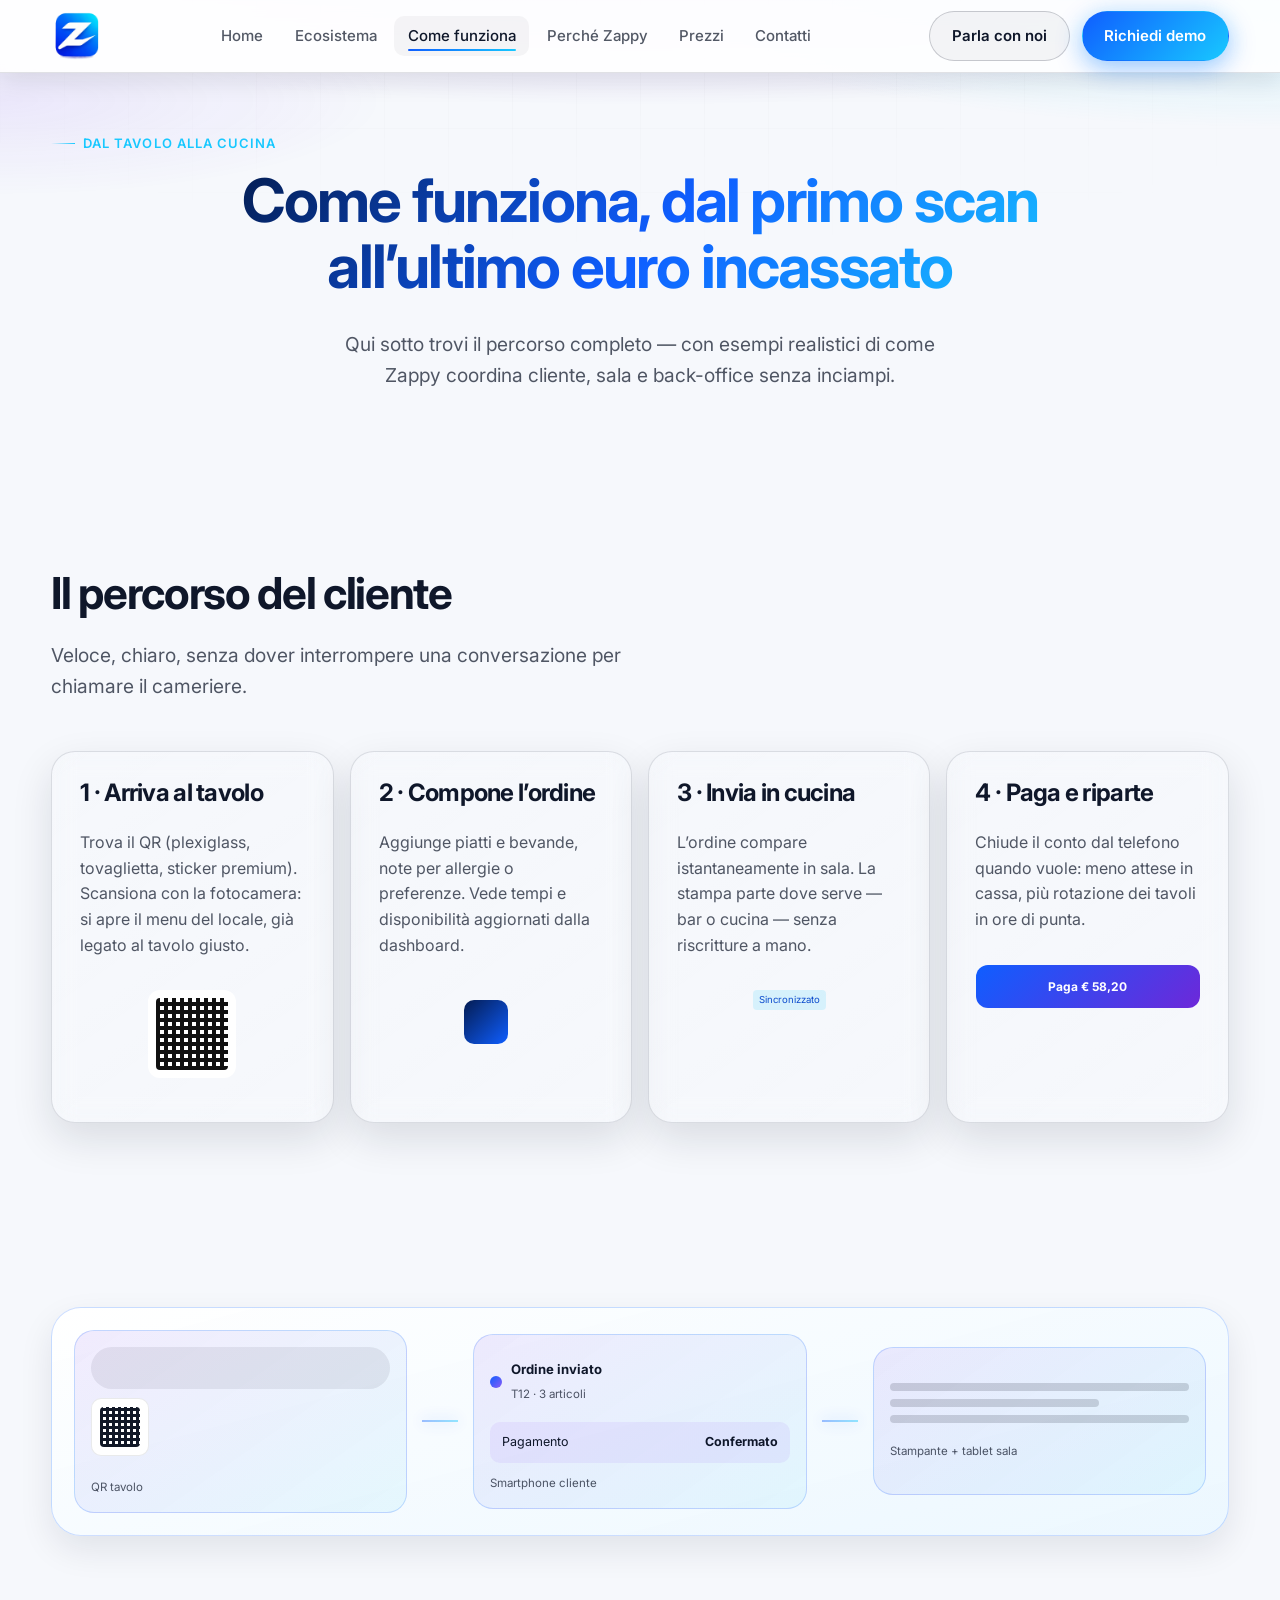
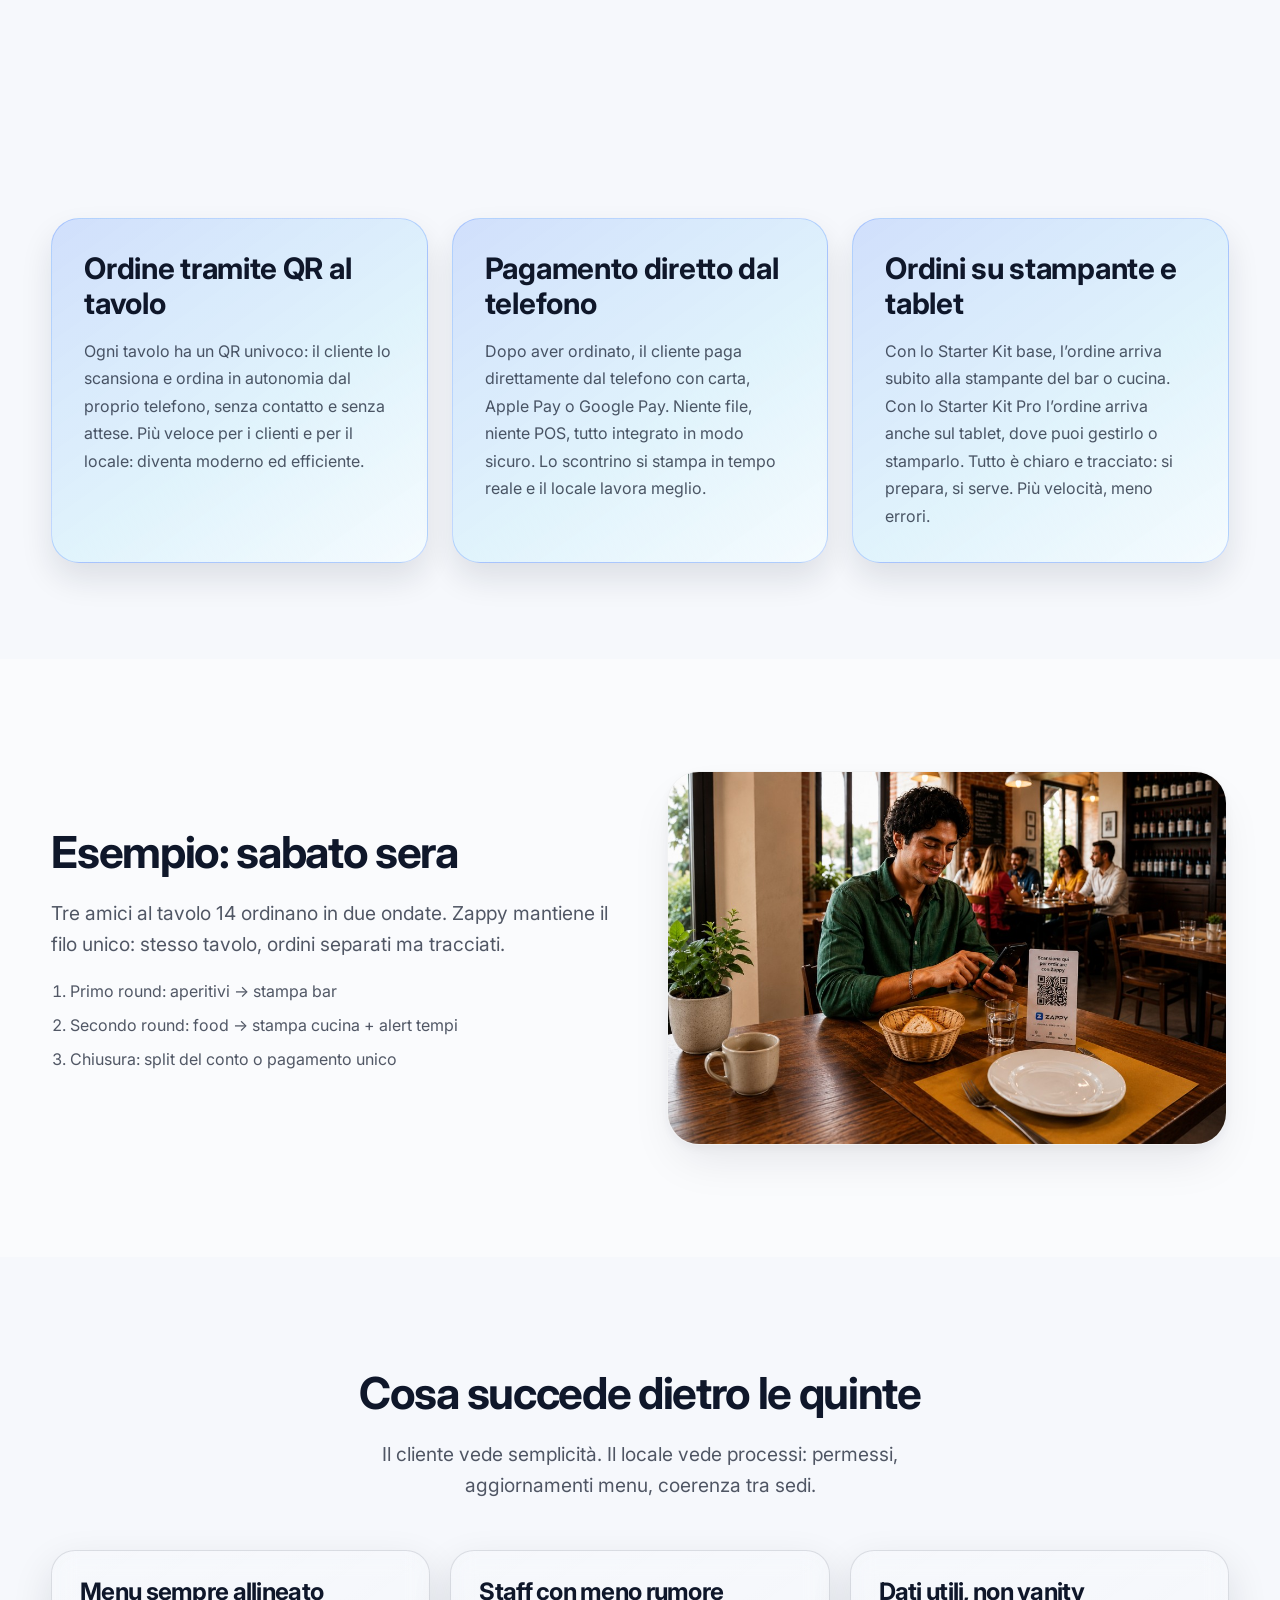
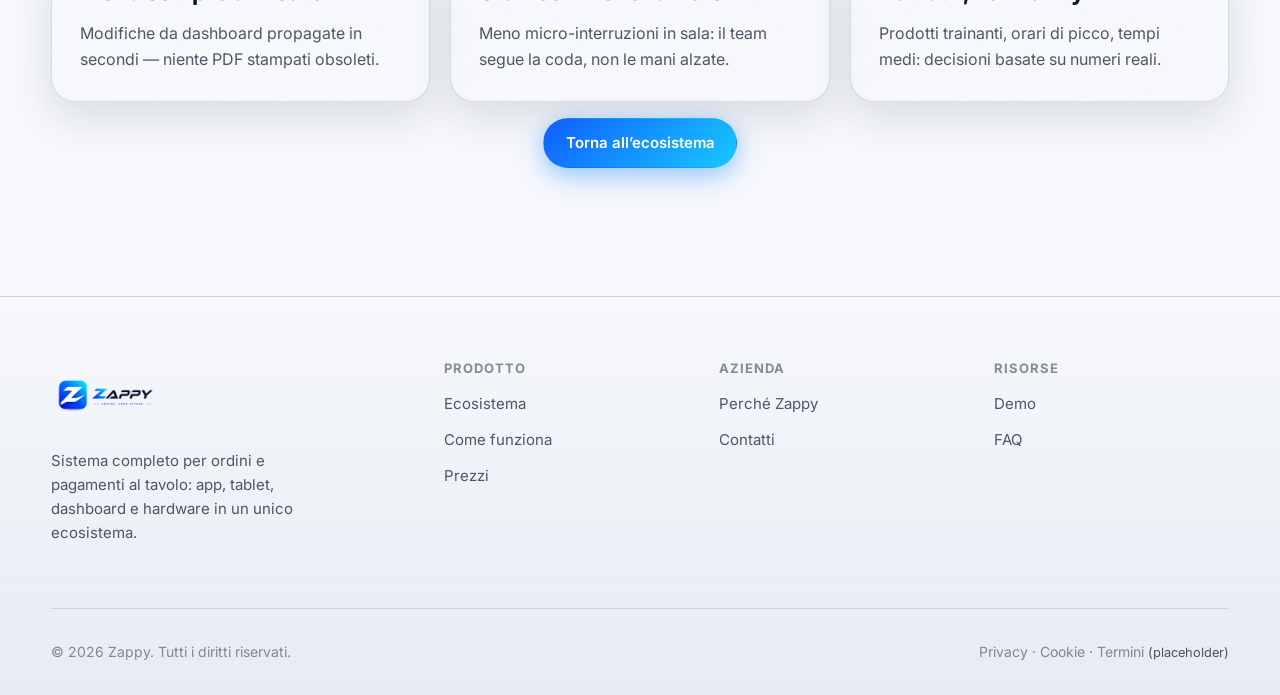
==== commit a11de4d9: "chore: aggiorna sito Zappy Co-authored-by: Cursor <cursoragent@cursor.com>" ====
--- a/come-funziona.html
+++ b/come-funziona.html
@@ -2,13 +2,13 @@
 <html lang="it">
 <head>
   <meta charset="UTF-8" />
-  <meta name="viewport" content="width=device-width, initial-scale=1" />
+  <meta name="viewport" content="width=device-width, initial-scale=1, viewport-fit=cover" />
   <meta name="description" content="Come funziona Zappy: dal QR al pagamento, flusso operativo per sala e cucina, con esempi concreti." />
   <title>Come funziona — Zappy</title>
   <link rel="preconnect" href="https://fonts.googleapis.com" />
   <link rel="preconnect" href="https://fonts.gstatic.com" crossorigin />
   <link href="https://fonts.googleapis.com/css2?family=Inter:wght@400;500;600;700;800&display=swap" rel="stylesheet" />
-  <link rel="stylesheet" href="css/style.css" />
+  <link rel="stylesheet" href="css/style.css?v=47" />
 </head>
 <body>
   <a class="skip-link" href="#contenuto">Vai al contenuto</a>
@@ -16,7 +16,7 @@
   <header class="site-header">
     <div class="header-inner">
       <a class="logo" href="index.html" aria-label="Zappy Home">
-        <img src="images/logo-zappy-finale.png" alt="Zappy" width="512" height="353" />
+        <img src="assets/brand/logo-zappy-icon.png?v=1" alt="Zappy" width="512" height="512" />
       </a>
       <button class="nav-toggle" type="button" aria-label="Apri menu" aria-expanded="false">
         <span></span>
@@ -29,12 +29,12 @@
         <a href="prezzi.html">Prezzi</a>
         <a href="contatti.html">Contatti</a>
         <div class="header-cta header-cta--in-nav">
-          <a class="btn btn--ghost" href="contatti.html">Parla con noi</a>
+          <a class="btn btn--ghost" href="https://wa.me/393793833583?text=Ciao%2C%20vorrei%20parlare%20con%20voi%20su%20Zappy." target="_blank" rel="noopener noreferrer">Parla con noi</a>
           <a class="btn btn--primary" href="contatti.html">Richiedi demo</a>
         </div>
       </nav>
       <div class="header-cta">
-        <a class="btn btn--ghost" href="contatti.html">Parla con noi</a>
+        <a class="btn btn--ghost" href="https://wa.me/393793833583?text=Ciao%2C%20vorrei%20parlare%20con%20voi%20su%20Zappy." target="_blank" rel="noopener noreferrer">Parla con noi</a>
         <a class="btn btn--primary" href="contatti.html">Richiedi demo</a>
       </div>
     </div>
@@ -48,14 +48,6 @@
         <p class="eyebrow">Dal tavolo alla cucina</p>
         <h1 class="text-gradient">Come funziona, dal primo scan all’ultimo euro incassato</h1>
         <p class="lead">Qui sotto trovi il percorso completo — con esempi realistici di come Zappy coordina cliente, sala e back-office senza inciampi.</p>
-      </div>
-    </section>
-
-    <section class="section section--tight" style="padding-top: 0">
-      <div class="wrap reveal">
-        <figure class="photo-figure page-hero-media">
-          <img class="site-photo" src="images/hero-menu-cliente.png" alt="Flusso ordine e menu: cliente e staff con Zappy al tavolo" width="1200" height="800" loading="eager" decoding="async" />
-        </figure>
       </div>
     </section>
 
@@ -163,8 +155,8 @@
           </ol>
         </div>
         <div class="split-visual">
-          <figure class="photo-figure split-photo">
-            <img src="images/ordina-e-paga-tavolo.png" alt="Cliente che conferma ordine e paga con Zappy al tavolo, con staff e QR" width="900" height="675" loading="lazy" decoding="async" />
+          <figure class="photo-figure split-photo split-photo--zappy-banner">
+            <img src="images/hero-ordina-composito.png?v=3" alt="Cliente in sala con Zappy: QR sul tavolo e ordine digitale dall’app" width="1024" height="681" loading="lazy" decoding="async" />
           </figure>
         </div>
       </div>
@@ -201,7 +193,7 @@
     <div class="wrap footer-grid">
       <div class="footer-brand">
         <a class="logo" href="index.html" aria-label="Zappy Home">
-          <img src="images/logo-zappy-finale.png" alt="Zappy" width="512" height="353" />
+          <img src="assets/brand/logo-zappy.png?v=2" alt="Zappy" width="1024" height="682" />
         </a>
         <p>Sistema completo per ordini e pagamenti al tavolo: app, tablet, dashboard e hardware in un unico ecosistema.</p>
       </div>
@@ -234,9 +226,6 @@
     </div>
   </footer>
 
-  <script src="js/main.js"></script>
-  <script>
-    document.getElementById("year").textContent = new Date().getFullYear();
-  </script>
+  <script src="js/main.js?v=4"></script>
 </body>
 </html>
--- a/css/style.css
+++ b/css/style.css
@@ -22,6 +22,7 @@
   --gradient-card: linear-gradient(135deg, rgba(124, 58, 237, 0.14), rgba(34, 211, 238, 0.1));
   --glow-violet: 0 0 80px rgba(139, 92, 246, 0.25);
   --glow-soft: 0 16px 40px rgba(15, 23, 42, 0.12);
+  --photo-ambient: 0 4px 8px rgba(15, 23, 42, 0.04), 0 22px 48px -12px rgba(15, 23, 42, 0.1);
   --radius-sm: 10px;
   --radius-md: 16px;
   --radius-lg: 24px;
@@ -29,6 +30,9 @@
   --font: "Inter", system-ui, -apple-system, sans-serif;
   --ease-out: cubic-bezier(0.22, 1, 0.36, 1);
   --header-h: 72px;
+  --motion-short: 0.2s;
+  --motion-medium: 0.35s;
+  --motion-ease: var(--ease-out);
 }
 
 *,
@@ -39,6 +43,14 @@
 
 html {
   scroll-behavior: smooth;
+  scroll-padding-top: calc(var(--header-h) + env(safe-area-inset-top, 0px) + 12px);
+}
+
+/* Riduce lo zoom da doppio tap su cellulari (senza bloccare lo zoom da accessibilità come maximum-scale=1) */
+@media (hover: none) and (pointer: coarse) {
+  html {
+    touch-action: manipulation;
+  }
 }
 
 body {
@@ -51,6 +63,78 @@
   -webkit-font-smoothing: antialiased;
   text-rendering: optimizeLegibility;
   overflow-x: hidden;
+  transition: background-color var(--motion-medium) var(--motion-ease);
+}
+
+@media (prefers-reduced-motion: no-preference) {
+  a:not(.btn):not(.skip-link) {
+    transition: color var(--motion-short) var(--motion-ease);
+  }
+
+  .btn,
+  .nav-toggle {
+    transition: transform var(--motion-short) var(--motion-ease), box-shadow var(--motion-medium) var(--motion-ease),
+      background-color var(--motion-short) ease, border-color var(--motion-short) ease, color var(--motion-short) ease,
+      filter var(--motion-short) ease;
+  }
+
+  .site-header .logo img {
+    transition: transform var(--motion-medium) var(--motion-ease), opacity var(--motion-short) var(--motion-ease);
+  }
+
+  .site-header .logo:hover img {
+    transform: scale(1.03);
+    opacity: 0.94;
+  }
+
+  .tag,
+  .editorial-tag,
+  .include-check {
+    transition: background-color var(--motion-short) ease, border-color var(--motion-short) ease, color var(--motion-short) ease,
+      transform var(--motion-short) var(--motion-ease);
+  }
+
+  .tag:hover,
+  .editorial-tag:hover {
+    transform: translateY(-1px);
+  }
+
+  .strip-icon {
+    transition: transform var(--motion-medium) var(--motion-ease), background var(--motion-short) ease, color var(--motion-short) ease,
+      box-shadow var(--motion-medium) var(--motion-ease);
+  }
+
+  .strip-item:hover .strip-icon {
+    transform: scale(1.06);
+  }
+
+  .site-footer .footer-col a {
+    transition: color var(--motion-short) var(--motion-ease);
+  }
+
+  .site-footer .footer-col a:hover {
+    color: var(--accent-violet);
+  }
+
+  .glass-card:not(.price-card):not(:active),
+  .price-card:not(:active),
+  .flow-highlight-card:not(:active) {
+    transition: transform var(--motion-medium) var(--motion-ease), box-shadow var(--motion-medium) var(--motion-ease),
+      border-color var(--motion-short) ease;
+  }
+
+  .photo-figure,
+  .hero-photo-wrap,
+  .page-hero-media,
+  .split-photo {
+    transition: box-shadow var(--motion-medium) var(--motion-ease), border-color var(--motion-short) ease;
+  }
+
+  .form input,
+  .form textarea,
+  .form select {
+    transition: border-color var(--motion-short) ease, box-shadow var(--motion-short) ease, background-color var(--motion-short) ease;
+  }
 }
 
 img {
@@ -627,7 +711,8 @@
   left: 0;
   right: 0;
   z-index: 9999;
-  height: var(--header-h);
+  padding-top: env(safe-area-inset-top, 0px);
+  min-height: calc(var(--header-h) + env(safe-area-inset-top, 0px));
   display: flex;
   align-items: center;
   isolation: isolate;
@@ -651,6 +736,7 @@
   justify-content: space-between;
   gap: 1.5rem;
   width: min(1180px, 92vw);
+  min-height: var(--header-h);
   margin-inline: auto;
 }
 
@@ -667,6 +753,14 @@
   display: block;
   width: auto;
   height: 50px;
+}
+
+.site-header .logo img {
+  height: 52px;
+}
+
+.site-footer .footer-brand .logo img {
+  height: 72px;
 }
 
 .logo-mark {
@@ -771,6 +865,14 @@
     height: 40px;
   }
 
+  .site-header .logo img {
+    height: 44px;
+  }
+
+  .site-footer .footer-brand .logo img {
+    height: 62px;
+  }
+
   .header-cta--in-nav {
     display: flex;
     flex-direction: column;
@@ -792,26 +894,33 @@
 
   .nav {
     position: fixed;
-    top: var(--header-h);
+    top: calc(var(--header-h) + env(safe-area-inset-top, 0px));
     left: 0;
     right: 0;
     bottom: 0;
+    width: 100vw;
+    max-width: 100dvw;
+    margin: 0;
+    box-sizing: border-box;
+    z-index: 10001;
     flex-direction: column;
     align-items: stretch;
-    padding: 1rem 1.25rem 2rem;
-    background: rgba(255, 255, 255, 0.98);
-    backdrop-filter: blur(12px);
+    padding-block: 1rem max(2rem, env(safe-area-inset-bottom, 0px));
+    padding-inline: max(1.25rem, env(safe-area-inset-left, 0px)) max(1.25rem, env(safe-area-inset-right, 0px));
+    background: #ffffff;
     border-top: 1px solid var(--border);
-    transform: translateY(-8px);
+    box-shadow: 0 12px 28px rgba(15, 23, 42, 0.12);
     opacity: 0;
     visibility: hidden;
-    transition: opacity 0.25s, visibility 0.25s, transform 0.25s;
+    pointer-events: none;
+    transition: opacity 0.32s var(--ease-out), visibility 0s linear 0.32s;
   }
 
   .nav.is-open {
     opacity: 1;
     visibility: visible;
-    transform: translateY(0);
+    pointer-events: auto;
+    transition: opacity 0.32s var(--ease-out), visibility 0s;
   }
 
   .nav a {
@@ -821,6 +930,13 @@
 
   .header-cta {
     display: none;
+  }
+}
+
+@media (max-width: 960px) and (prefers-reduced-motion: reduce) {
+  .nav,
+  .nav.is-open {
+    transition: none !important;
   }
 }
 
@@ -831,6 +947,7 @@
   align-items: center;
   justify-content: center;
   gap: 0.5rem;
+  min-height: 44px;
   padding: 0.75rem 1.35rem;
   font-size: 0.9375rem;
   font-weight: 600;
@@ -878,23 +995,56 @@
 /* ---------- Hero ---------- */
 
 .hero {
-  padding-top: calc(var(--header-h) + clamp(3rem, 8vw, 5rem));
+  padding-top: calc(var(--header-h) + env(safe-area-inset-top, 0px) + clamp(3rem, 8vw, 5rem));
   padding-bottom: clamp(4rem, 8vw, 6rem);
   position: relative;
   overflow: hidden;
+  min-height: 90vh;
+  display: flex;
+  align-items: center;
 }
 
 .hero-grid {
   display: grid;
-  grid-template-columns: 1fr 1fr;
-  gap: clamp(2rem, 5vw, 4rem);
+  grid-template-columns: minmax(0, 0.92fr) minmax(0, 1.2fr);
+  gap: clamp(2rem, 5vw, 5rem);
   align-items: center;
 }
 
+.hero-copy {
+  position: relative;
+  z-index: 3;
+  max-width: 34rem;
+}
+
+.hero h1 {
+  font-size: clamp(3rem, 5.8vw, 5rem);
+  letter-spacing: -0.055em;
+  line-height: 0.96;
+}
+
+.hero-keyword {
+  background: linear-gradient(135deg, #0f5eff 0%, #18c8ff 92%);
+  -webkit-background-clip: text;
+  background-clip: text;
+  color: transparent;
+  -webkit-text-fill-color: transparent;
+}
+
 @media (max-width: 960px) {
+  .hero {
+    min-height: auto;
+    padding-bottom: clamp(3rem, 10vw, 5rem);
+  }
+
   .hero-grid {
     grid-template-columns: 1fr;
     text-align: center;
+  }
+
+  .hero .hero-visual {
+    display: flex;
+    margin-top: 1.4rem;
   }
 
   .hero .lead {
@@ -915,10 +1065,20 @@
 
 .hero-visual {
   position: relative;
-  min-height: 420px;
+  min-height: 0;
   display: flex;
   align-items: center;
-  justify-content: center;
+  justify-content: stretch;
+}
+
+.hero-visual::before {
+  content: "";
+  position: absolute;
+  inset: 8% 2% auto 18%;
+  height: 58%;
+  border-radius: 999px;
+  background: radial-gradient(circle, rgba(24, 200, 255, 0.16), rgba(15, 94, 255, 0.08) 45%, transparent 72%);
+  pointer-events: none;
 }
 
 .hero-glow {
@@ -1292,6 +1452,73 @@
   color: #4f55a8;
 }
 
+/* Perché Zappy — “Per chi è”: su desktop pill su riga larga e centrate */
+@media (min-width: 901px) {
+  .split.split--audience {
+    grid-template-columns: minmax(0, 1fr) minmax(0, 1fr);
+    grid-template-rows: auto auto;
+    grid-template-areas:
+      "intro visual"
+      "pills pills";
+    align-items: start;
+  }
+
+  .split.split--audience:not(:has(> .split-visual)) {
+    grid-template-columns: minmax(0, 1fr);
+    grid-template-areas:
+      "intro"
+      "pills";
+    max-width: 960px;
+  }
+
+  .split.split--audience .split-audience-intro {
+    grid-area: intro;
+  }
+
+  .split.split--audience:not(:has(> .split-visual)) .split-audience-intro {
+    max-width: 760px;
+    margin-inline: auto;
+    text-align: center;
+  }
+
+  .split.split--audience > .split-visual {
+    grid-area: visual;
+  }
+
+  .split.split--audience > .split-audience-pills {
+    grid-area: pills;
+    max-width: none;
+    width: 100%;
+    margin-inline: 0;
+    display: grid;
+    grid-template-columns: repeat(auto-fit, minmax(min(100%, 200px), 1fr));
+    gap: clamp(12px, 1.8vw, 18px);
+    justify-items: stretch;
+  }
+
+  .split.split--audience > .split-audience-pills .audience-pill {
+    justify-content: center;
+    text-align: center;
+    width: 100%;
+    min-height: 3rem;
+    box-sizing: border-box;
+  }
+}
+
+@media (max-width: 900px) {
+  .split.split--audience .split-audience-intro {
+    order: 0;
+  }
+
+  .split.split--audience > .split-audience-pills {
+    order: 1;
+  }
+
+  .split.split--audience > .split-visual {
+    order: 2;
+  }
+}
+
 /* ---------- Focus closing section ---------- */
 
 .section--focus {
@@ -1350,6 +1577,13 @@
   border-radius: 50%;
   margin-bottom: 16px;
   background: linear-gradient(135deg, rgba(124, 92, 255, 0.24), rgba(91, 190, 255, 0.2));
+  display: grid;
+  place-items: center;
+  font-size: 1.05rem;
+  font-weight: 800;
+  letter-spacing: -0.03em;
+  color: #0f172a;
+  line-height: 1;
 }
 
 /* ---------- Flow highlights ---------- */
@@ -1500,39 +1734,13 @@
 }
 
 .eco-block {
-  display: grid;
-  grid-template-columns: 1fr 1fr;
-  gap: 1.5rem;
-  align-items: center;
-  min-height: 280px;
+  display: block;
+  min-height: 0;
 }
 
 @media (max-width: 700px) {
   .eco-block {
-    grid-template-columns: 1fr;
     text-align: center;
-  }
-
-  .eco-block .device-wrap {
-    justify-self: center;
-  }
-}
-
-.eco-block:nth-child(even) .eco-text {
-  order: 2;
-}
-
-.eco-block:nth-child(even) .device-wrap {
-  order: 1;
-}
-
-@media (max-width: 700px) {
-  .eco-block:nth-child(even) .eco-text {
-    order: 0;
-  }
-
-  .eco-block:nth-child(even) .device-wrap {
-    order: 0;
   }
 }
 
@@ -2150,7 +2358,7 @@
 
 .site-footer {
   border-top: 1px solid var(--border);
-  padding: 4rem 0 2rem;
+  padding: 4rem 0 max(2rem, env(safe-area-inset-bottom, 0px));
   background: rgba(0, 0, 0, 0.25);
 }
 
@@ -2170,6 +2378,10 @@
 @media (max-width: 520px) {
   .footer-grid {
     grid-template-columns: 1fr;
+  }
+
+  .footer-grid .footer-brand {
+    order: 10;
   }
 }
 
@@ -2223,17 +2435,26 @@
 /* ---------- Page header (inner pages) ---------- */
 
 .page-hero {
-  padding-top: calc(var(--header-h) + 3rem);
+  padding-top: calc(var(--header-h) + env(safe-area-inset-top, 0px) + 3rem);
   padding-bottom: 3rem;
   position: relative;
 }
 
 .page-hero h1 {
-  max-width: 18ch;
+  max-width: min(22ch, 100%);
+  margin-inline: auto;
+  text-align: center;
+}
+
+.page-hero .eyebrow {
+  justify-content: center;
 }
 
 .page-hero .lead {
   margin-top: 1rem;
+  margin-inline: auto;
+  max-width: min(52ch, 100%);
+  text-align: center;
 }
 
 /* ---------- Alternating sections ---------- */
@@ -2256,6 +2477,26 @@
 
   .split--reverse .split-visual {
     order: 0;
+  }
+}
+
+@media (min-width: 901px) {
+  .split:has(.split-photo--full),
+  .split:has(.split-photo--printer) {
+    grid-template-columns: 1fr;
+    gap: clamp(1.75rem, 3vw, 2.75rem);
+  }
+
+  .split:has(.split-photo--full) .split-visual,
+  .split:has(.split-photo--printer) .split-visual {
+    width: 100%;
+    max-width: none;
+  }
+
+  .split:has(.split-photo--full) .split-photo.split-photo--full,
+  .split:has(.split-photo--printer) .split-photo.split-photo--printer {
+    width: 100%;
+    max-width: none;
   }
 }
 
@@ -2302,12 +2543,71 @@
   resize: vertical;
 }
 
+.form .field-hint {
+  margin: 0.35rem 0 0;
+  font-size: 0.8125rem;
+  font-weight: 400;
+  line-height: 1.45;
+  color: var(--text-muted);
+}
+
+/* ---------- Contact page ---------- */
+
+.section-contact .contact-block {
+  max-width: 520px;
+  margin-inline: auto;
+}
+
+.contact-card__head {
+  margin-bottom: 1.5rem;
+  padding-bottom: 1.25rem;
+  border-bottom: 1px solid var(--border);
+}
+
+.contact-card__title {
+  margin: 0 0 0.5rem;
+  font-size: 1.35rem;
+  font-weight: 700;
+  letter-spacing: -0.02em;
+  color: var(--text);
+}
+
+.contact-card__subtitle {
+  margin: 0;
+  font-size: 0.9375rem;
+  line-height: 1.55;
+}
+
+.form-riguardo {
+  margin-top: 0.25rem;
+  padding-top: 1.25rem;
+  border-top: 1px solid var(--border);
+}
+
+.form-contact {
+  max-width: none;
+}
+
+.form-contact .form-actions {
+  margin-top: 0.35rem;
+}
+
+.form-contact .btn--submit {
+  width: 100%;
+  justify-content: center;
+}
+
+.form-footnote {
+  font-size: 0.85rem;
+  line-height: 1.55;
+}
+
 /* ---------- Reveal animations ---------- */
 
 .reveal {
   opacity: 0;
-  transform: translateY(28px);
-  transition: opacity 0.7s var(--ease-out), transform 0.7s var(--ease-out);
+  transform: translateY(20px);
+  transition: opacity 0.62s var(--ease-out), transform 0.62s var(--ease-out);
 }
 
 .reveal.is-visible {
@@ -2395,6 +2695,42 @@
   }
 }
 
+/* "Il percorso del cliente" — elementi grafici in fondo alle card centrati */
+.scroll-row .glass-card.card-padding {
+  display: flex;
+  flex-direction: column;
+  align-items: stretch;
+}
+
+.scroll-row .glass-card.card-padding > .ui-qr,
+.scroll-row .glass-card.card-padding > .ui-menu-item,
+.scroll-row .glass-card.card-padding > .ui-badge,
+.scroll-row .glass-card.card-padding > .ui-pay-btn {
+  align-self: center;
+  margin-top: 1rem;
+}
+
+.scroll-row .glass-card.card-padding > .ui-qr {
+  margin-left: auto;
+  margin-right: auto;
+}
+
+.scroll-row .glass-card.card-padding > .ui-menu-item {
+  width: 100%;
+  max-width: 15rem;
+  justify-content: center;
+}
+
+.scroll-row .glass-card.card-padding > .ui-menu-item .ui-lines {
+  flex: 0 1 auto;
+  max-width: 7.5rem;
+}
+
+.scroll-row .glass-card.card-padding > .ui-pay-btn {
+  width: 100%;
+  max-width: 14rem;
+}
+
 /* ---------- Comparison table ---------- */
 
 .compare-table {
@@ -2428,6 +2764,10 @@
   text-align: center;
 }
 
+.text-left {
+  text-align: left;
+}
+
 .mx-auto {
   margin-inline: auto;
 }
@@ -2468,12 +2808,12 @@
 
 .site-photo {
   width: 100%;
-  height: 100%;
+  height: auto;
   display: block;
-  border-radius: var(--radius-lg);
-  border: 1px solid var(--border);
-  box-shadow: var(--glow-soft);
-  object-fit: cover;
+  border-radius: var(--radius-xl);
+  border: 1px solid rgba(15, 23, 42, 0.055);
+  box-shadow: var(--photo-ambient);
+  object-fit: contain;
   object-position: center;
 }
 
@@ -2481,16 +2821,13 @@
   margin: 0;
   position: relative;
   overflow: hidden;
-  border-radius: var(--radius-lg);
-}
-
+  border-radius: var(--radius-xl);
+}
+
+.photo-figure::before,
 .photo-figure::after {
-  content: "";
-  position: absolute;
-  inset: auto 0 0 0;
-  height: 38%;
-  background: linear-gradient(180deg, transparent, rgba(10, 31, 82, 0.14));
-  pointer-events: none;
+  content: none;
+  display: none;
 }
 
 .photo-figure--eco {
@@ -2509,62 +2846,199 @@
 
 .hero-photo-wrap {
   position: relative;
+  width: 100%;
+  height: auto;
+  min-height: 0;
   border-radius: var(--radius-xl);
   overflow: hidden;
-  border: 1px solid var(--border);
-  box-shadow: 0 28px 80px rgba(124, 58, 237, 0.16);
-  background: var(--surface);
-  aspect-ratio: 16 / 10;
+  border: 1px solid rgba(15, 23, 42, 0.055);
+  box-shadow: var(--photo-ambient);
+  background: var(--bg-elevated);
+  aspect-ratio: auto;
 }
 
 .hero-photo-wrap img {
   width: 100%;
-  height: 100%;
+  height: auto;
   display: block;
-  object-fit: cover;
-  object-position: 50% 42%;
+  object-fit: contain;
+  object-position: center;
+}
+
+.hero .hero-photo-wrap--home {
+  border: 1px solid rgba(15, 23, 42, 0.055);
+  background: var(--bg-elevated);
+  box-shadow: var(--photo-ambient);
+  border-radius: var(--radius-xl);
+}
+
+@media (min-width: 961px) {
+  .hero-grid {
+    grid-template-columns: minmax(0, 0.95fr) minmax(380px, 0.9fr);
+    gap: clamp(3rem, 6vw, 6rem);
+    min-height: clamp(560px, calc(88vh - var(--header-h)), 720px);
+  }
+
+  .hero-visual {
+    position: relative;
+    z-index: 2;
+    min-height: auto;
+    margin: 0;
+    pointer-events: auto;
+    justify-content: flex-end;
+  }
+
+  .hero .hero-photo-wrap--home {
+    width: min(520px, 39vw);
+    aspect-ratio: 764 / 1024;
+    height: auto;
+    margin-left: auto;
+    border: 1px solid rgba(15, 94, 255, 0.08);
+    border-radius: clamp(28px, 3vw, 36px);
+    box-shadow:
+      0 34px 90px -48px rgba(15, 23, 42, 0.32),
+      0 0 70px -40px rgba(15, 94, 255, 0.42),
+      inset 0 1px 0 rgba(255, 255, 255, 0.66);
+    background: rgba(255, 255, 255, 0.72);
+    overflow: hidden;
+  }
+
+  .hero .hero-photo-wrap--home img {
+    width: 100%;
+    height: 100%;
+    margin-top: 0;
+    object-fit: cover;
+    object-position: center;
+    transform: none;
+    filter: saturate(1.03) contrast(1.02);
+    -webkit-mask-image: none;
+    mask-image: none;
+  }
+
+  .hero .hero-photo-wrap--home::before {
+    content: "";
+    display: block;
+    position: absolute;
+    inset: 0;
+    z-index: 1;
+    pointer-events: none;
+    border-radius: inherit;
+    background:
+      linear-gradient(90deg, rgba(246, 248, 252, 0.2) 0%, rgba(246, 248, 252, 0) 22%),
+      linear-gradient(180deg, rgba(255, 255, 255, 0.18) 0%, rgba(255, 255, 255, 0) 24%);
+  }
+
+  .hero .hero-photo-wrap--home::after {
+    content: "";
+    display: block;
+    position: absolute;
+    inset: -10%;
+    z-index: 2;
+    pointer-events: none;
+    background: radial-gradient(ellipse 62% 70% at 58% 55%, rgba(24, 200, 255, 0.09) 0%, rgba(15, 94, 255, 0.025) 44%, transparent 76%);
+    opacity: 0.62;
+  }
+}
+
+@media (max-width: 960px) {
+  .hero .hero-photo-wrap--home {
+    width: min(430px, 90vw);
+    border: 1px solid rgba(15, 94, 255, 0.08);
+    border-radius: clamp(24px, 7vw, 34px);
+    box-shadow:
+      0 24px 70px -42px rgba(15, 23, 42, 0.34),
+      0 0 54px -34px rgba(15, 94, 255, 0.34);
+    background: rgba(255, 255, 255, 0.72);
+  }
+
+  .hero .hero-photo-wrap--home img {
+    width: 100%;
+    height: auto;
+    object-fit: contain;
+    transform: none;
+  }
+
+  .hero .hero-photo-wrap--home::before {
+    content: "";
+    display: block;
+    position: absolute;
+    inset: 0;
+    z-index: 1;
+    pointer-events: none;
+    border-radius: inherit;
+    background: linear-gradient(180deg, rgba(255, 255, 255, 0.16), rgba(255, 255, 255, 0));
+  }
+}
+
+.page-hero-media.photo-figure--zappy-wide-banner .site-photo {
+  object-fit: contain;
+  object-position: center;
+}
+
+.split-photo.split-photo--zappy-banner img {
+  object-fit: contain;
+  object-position: center;
+  transform: none;
 }
 
 .split-photo {
-  border-radius: var(--radius-lg);
+  border-radius: var(--radius-xl);
   overflow: hidden;
-  border: 1px solid var(--border);
-  box-shadow: var(--glow-soft);
+  border: 1px solid rgba(15, 23, 42, 0.055);
+  box-shadow: var(--photo-ambient);
   margin-inline: auto;
   width: min(560px, 100%);
-  aspect-ratio: 4 / 3;
+  aspect-ratio: auto;
+  background: var(--bg-elevated);
 }
 
 .split-photo img {
   width: 100%;
-  height: 100%;
-  object-fit: cover;
+  height: auto;
+  object-fit: contain;
   object-position: center;
   display: block;
 }
 
+.split-photo.split-photo--printer,
+.split-photo.split-photo--full {
+  width: 100%;
+  max-width: min(960px, 100%);
+  margin-inline: auto;
+  background: var(--bg-elevated);
+  border: 1px solid rgba(15, 23, 42, 0.06);
+  box-shadow: var(--photo-ambient);
+}
+
+.split-photo.split-photo--printer img,
+.split-photo.split-photo--full img {
+  width: 100%;
+  height: auto;
+  object-fit: contain;
+  object-position: center;
+  display: block;
+}
+
 .split-photo--ops img {
-  object-position: 42% center;
-}
-
-.split-photo--printer img {
-  object-position: 88% center;
+  object-fit: contain;
+  object-position: center;
 }
 
 .page-hero-media {
   margin-top: 0;
-  border-radius: var(--radius-lg);
+  border-radius: var(--radius-xl);
   overflow: hidden;
-  border: 1px solid var(--border);
-  box-shadow: var(--glow-soft);
-  aspect-ratio: 21 / 9;
+  border: 1px solid rgba(15, 23, 42, 0.055);
+  box-shadow: var(--photo-ambient);
+  aspect-ratio: auto;
+  background: var(--bg-elevated);
 }
 
 .page-hero-media img {
   width: 100%;
-  height: 100%;
-  object-fit: cover;
-  object-position: center 40%;
+  height: auto;
+  object-fit: contain;
+  object-position: center;
   display: block;
 }
 
@@ -2574,29 +3048,17 @@
 }
 
 @media (max-width: 900px) {
-  .hero-photo-wrap {
-    aspect-ratio: 4 / 3;
-  }
-
-  .page-hero-media {
-    aspect-ratio: 16 / 10;
-  }
-
-  .split-photo {
-    width: min(620px, 100%);
-    aspect-ratio: 16 / 10;
+  .split-photo.split-photo--printer,
+  .split-photo.split-photo--full {
+    width: 100%;
+    max-width: none;
   }
 }
 
 @media (max-width: 600px) {
-  .photo-figure::after {
-    height: 30%;
-  }
-
-  .hero-photo-wrap,
-  .split-photo,
-  .page-hero-media {
-    aspect-ratio: 5 / 4;
+  .split-photo.split-photo--printer,
+  .split-photo.split-photo--full {
+    aspect-ratio: auto;
   }
 }
 
@@ -2721,6 +3183,432 @@
   border-color: rgba(168, 85, 247, 0.38) !important;
 }
 
+/* ---------- Mobile header & menu fixes ---------- */
+
+@media (max-width: 960px) {
+  .site-header .header-inner {
+    position: relative;
+    justify-content: flex-start;
+  }
+
+  .site-header .logo {
+    position: absolute;
+    left: 50%;
+    top: 50%;
+    transform: translate(-50%, -50%);
+    margin: 0;
+    pointer-events: auto;
+  }
+
+  .site-header .nav-toggle {
+    margin-left: auto;
+  }
+
+  /* Con menu aperto: header senza vetro, altrimenti su iOS sembra tutto “trasparente” */
+  .site-header.nav-open {
+    backdrop-filter: none !important;
+    -webkit-backdrop-filter: none !important;
+    background: #ffffff !important;
+  }
+
+  .site-header .nav {
+    width: 100vw !important;
+    max-width: 100dvw !important;
+    left: 0 !important;
+    right: 0 !important;
+    margin-inline: 0 !important;
+    background: #ffffff !important;
+    background-color: #ffffff !important;
+    background-image: none !important;
+    backdrop-filter: none !important;
+    -webkit-backdrop-filter: none !important;
+    box-shadow: 0 12px 28px rgba(15, 23, 42, 0.18) !important;
+    border-top: 1px solid rgba(15, 23, 42, 0.08) !important;
+    isolation: isolate;
+  }
+
+  .site-header .nav a {
+    background: transparent;
+    color: var(--text);
+  }
+
+  .site-header .nav.is-open {
+    overflow-y: auto;
+    -webkit-overflow-scrolling: touch;
+  }
+}
+
+html.nav-no-scroll {
+  overflow: hidden;
+}
+
+html.nav-no-scroll body {
+  overflow: hidden;
+}
+
+/* ---------- Mobile: contenuto centrato ---------- */
+
+@media (max-width: 960px) {
+  .wrap,
+  .header-inner {
+    width: min(
+      1180px,
+      calc(100vw - max(1.25rem, env(safe-area-inset-left, 0px)) - max(1.25rem, env(safe-area-inset-right, 0px)))
+    );
+  }
+
+  main {
+    text-align: center;
+  }
+
+  .site-header .nav {
+    text-align: center;
+  }
+
+  main .eyebrow:not(.eyebrow--center) {
+    justify-content: center;
+  }
+
+  main .lead,
+  main .section-head .lead,
+  .page-hero .lead {
+    margin-inline: auto;
+    text-align: center;
+  }
+
+  .section-head {
+    text-align: center;
+  }
+
+  .section-head .lead {
+    margin-inline: auto;
+  }
+
+  .strip-item {
+    flex-direction: column;
+    align-items: center;
+    text-align: center;
+  }
+
+  .strip-item .strip-icon {
+    margin-inline: auto;
+  }
+
+  .split,
+  .split .split-visual,
+  .editorial-section,
+  .editorial-left {
+    text-align: center;
+  }
+
+  .split ul,
+  .split ol {
+    text-align: left;
+    margin-inline: auto;
+    max-width: 38rem;
+  }
+
+  .editorial-left {
+    margin-inline: auto;
+  }
+
+  .audience-list {
+    justify-content: center;
+  }
+
+  .tag-row {
+    justify-content: center;
+  }
+
+  .apps-grid .app-card {
+    text-align: center;
+    align-items: center;
+  }
+
+  .app-card__wordmark {
+    margin-inline: auto;
+    object-position: center center;
+  }
+
+  .section--apps-copy .apps-copy,
+  .apps-copy__block,
+  .apps-copy__text {
+    text-align: center;
+  }
+
+  .eco-block .eco-text {
+    text-align: center;
+  }
+
+  .flow-highlight-card,
+  .focus-card,
+  .benefits-grid .glass-card,
+  .demo-layout,
+  .demo-layout > * {
+    text-align: center;
+  }
+
+  .demo-embed {
+    margin-inline: auto;
+  }
+
+  .include-item {
+    flex-direction: column;
+    align-items: center;
+    text-align: center;
+  }
+
+  .include-check {
+    margin-inline: auto;
+  }
+
+  .compare-table th,
+  .compare-table td {
+    text-align: center;
+  }
+
+  .pricing-grid,
+  .price-card {
+    text-align: center;
+  }
+
+  .price-features li {
+    padding-left: 0;
+    text-align: center;
+  }
+
+  .price-features li::before {
+    position: static;
+    display: inline-block;
+    margin-right: 0.35rem;
+    vertical-align: middle;
+  }
+
+  .faq-trigger {
+    flex-direction: column;
+    align-items: center;
+    justify-content: center;
+    text-align: center;
+    gap: 0.5rem;
+  }
+
+  .faq-icon {
+    margin-inline: auto;
+  }
+
+  .form {
+    margin-inline: auto;
+    text-align: center;
+  }
+
+  .form label {
+    text-align: center;
+  }
+
+  .form input,
+  .form textarea,
+  .form select,
+  .form button {
+    text-align: center;
+  }
+
+  .section-contact .contact-block,
+  .section-contact .contact-card,
+  .section-contact .contact-card__head,
+  .section-contact .contact-card__title,
+  .section-contact .contact-card__subtitle,
+  .section-contact .form,
+  .section-contact .form label,
+  .section-contact .form input,
+  .section-contact .form textarea,
+  .section-contact .form select,
+  .section-contact .form .field-hint,
+  .section-contact .form-footnote {
+    text-align: left;
+  }
+
+  .section-contact .form button,
+  .section-contact .form .btn--submit {
+    text-align: center;
+  }
+
+  .page-hero .wrap {
+    text-align: center;
+  }
+
+  .page-hero h1,
+  .page-hero .lead {
+    margin-inline: auto;
+    text-align: center;
+  }
+
+  .photo-figure,
+  .hero-photo-wrap,
+  .split-photo,
+  .page-hero-media {
+    margin-inline: auto;
+  }
+
+  .photo-caption {
+    text-align: center;
+  }
+
+  .z-visual,
+  .z-visual--flow,
+  .z-visual--why,
+  .z-visual--ecosystem {
+    margin-inline: auto;
+  }
+
+  .z-flow-node,
+  .z-module,
+  .z-why-main,
+  .z-why-head {
+    text-align: center;
+  }
+
+  .z-why-head {
+    flex-direction: column;
+    align-items: center;
+    gap: 0.35rem;
+  }
+
+  .z-why-row {
+    flex-direction: column;
+    gap: 0.25rem;
+    text-align: center;
+  }
+
+  .z-order-item {
+    flex-direction: column;
+    text-align: center;
+  }
+
+  .z-order-total {
+    flex-direction: column;
+    gap: 0.35rem;
+    text-align: center;
+  }
+
+  .cta-band,
+  .cta-band .wrap {
+    text-align: center;
+  }
+
+  .cta-band .hero-cta {
+    justify-content: center;
+  }
+
+  .footer-grid,
+  .footer-brand,
+  .footer-brand p,
+  .footer-col {
+    text-align: center;
+  }
+
+  .footer-col ul {
+    padding-inline-start: 0;
+  }
+
+  .footer-col a {
+    display: inline-block;
+  }
+
+  .site-footer .footer-brand {
+    display: flex;
+    flex-direction: column;
+    align-items: center;
+  }
+
+  .site-footer .footer-brand .logo {
+    justify-content: center;
+  }
+
+  .site-footer .footer-brand p {
+    margin-inline: auto;
+    max-width: 36ch;
+  }
+
+  .footer-bottom {
+    flex-direction: column;
+    justify-content: center;
+    text-align: center;
+  }
+
+  .steps .step-card {
+    text-align: center;
+  }
+
+  .step-num {
+    position: static;
+    margin-bottom: 0.5rem;
+    display: block;
+  }
+
+  .scroll-row > * {
+    text-align: center;
+  }
+
+  .ui-header,
+  .ui-menu-item {
+    flex-direction: column;
+    text-align: center;
+    align-items: center;
+  }
+
+  .dash-top {
+    text-align: center;
+    justify-content: center;
+  }
+
+  .dash-row {
+    text-align: center;
+    justify-content: center;
+    grid-template-columns: 1fr;
+    justify-items: center;
+  }
+}
+
+/* ---------- Mobile: CTA a colonna, tipo, spaziatura split ---------- */
+
+@media (max-width: 540px) {
+  .hero-cta,
+  .cta-band .hero-cta {
+    flex-direction: column;
+    align-items: stretch;
+    width: 100%;
+    max-width: 22rem;
+    margin-inline: auto;
+    gap: 0.65rem;
+  }
+
+  .hero-cta .btn,
+  .cta-band .hero-cta .btn {
+    width: 100%;
+    justify-content: center;
+  }
+}
+
+@media (max-width: 600px) {
+  .split {
+    gap: clamp(1.5rem, 5vw, 2.5rem);
+  }
+}
+
+@media (max-width: 480px) {
+  h1 {
+    font-size: clamp(1.65rem, 5.5vw + 1rem, 3.75rem);
+  }
+
+  h2 {
+    font-size: clamp(1.3rem, 4.2vw + 0.85rem, 2.75rem);
+  }
+
+  .lead {
+    font-size: clamp(0.98rem, 3.8vw + 0.65rem, 1.2rem);
+  }
+}
+
 /* ---------- Motion system upgrades ---------- */
 
 body {
@@ -2730,6 +3618,13 @@
 
 body.is-ready {
   opacity: 1;
+}
+
+@media (max-width: 960px) {
+  body {
+    opacity: 1;
+    transition: opacity 0.4s ease;
+  }
 }
 
 .bg-glow,
@@ -2806,19 +3701,6 @@
 .app-card:hover .app-card__wordmark {
   transform: translateY(-2px) scale(1.02);
   filter: drop-shadow(0 4px 12px rgba(15, 94, 255, 0.18));
-}
-
-.hero-photo-wrap img,
-.split-photo img,
-.page-hero-media img {
-  transition: transform 0.8s var(--ease-out), filter 0.45s ease;
-}
-
-.hero-photo-wrap:hover img,
-.split-photo:hover img,
-.page-hero-media:hover img {
-  transform: scale(1.03);
-  filter: saturate(1.05) contrast(1.03);
 }
 
 .reveal {
@@ -2851,5 +3733,19 @@
     transform: none !important;
     animation: none !important;
   }
-}
-
+
+  .site-header .logo img,
+  .strip-icon,
+  .tag,
+  .editorial-tag {
+    transition: none !important;
+  }
+
+  .site-header .logo:hover img,
+  .strip-item:hover .strip-icon,
+  .tag:hover,
+  .editorial-tag:hover {
+    transform: none !important;
+  }
+}
+
